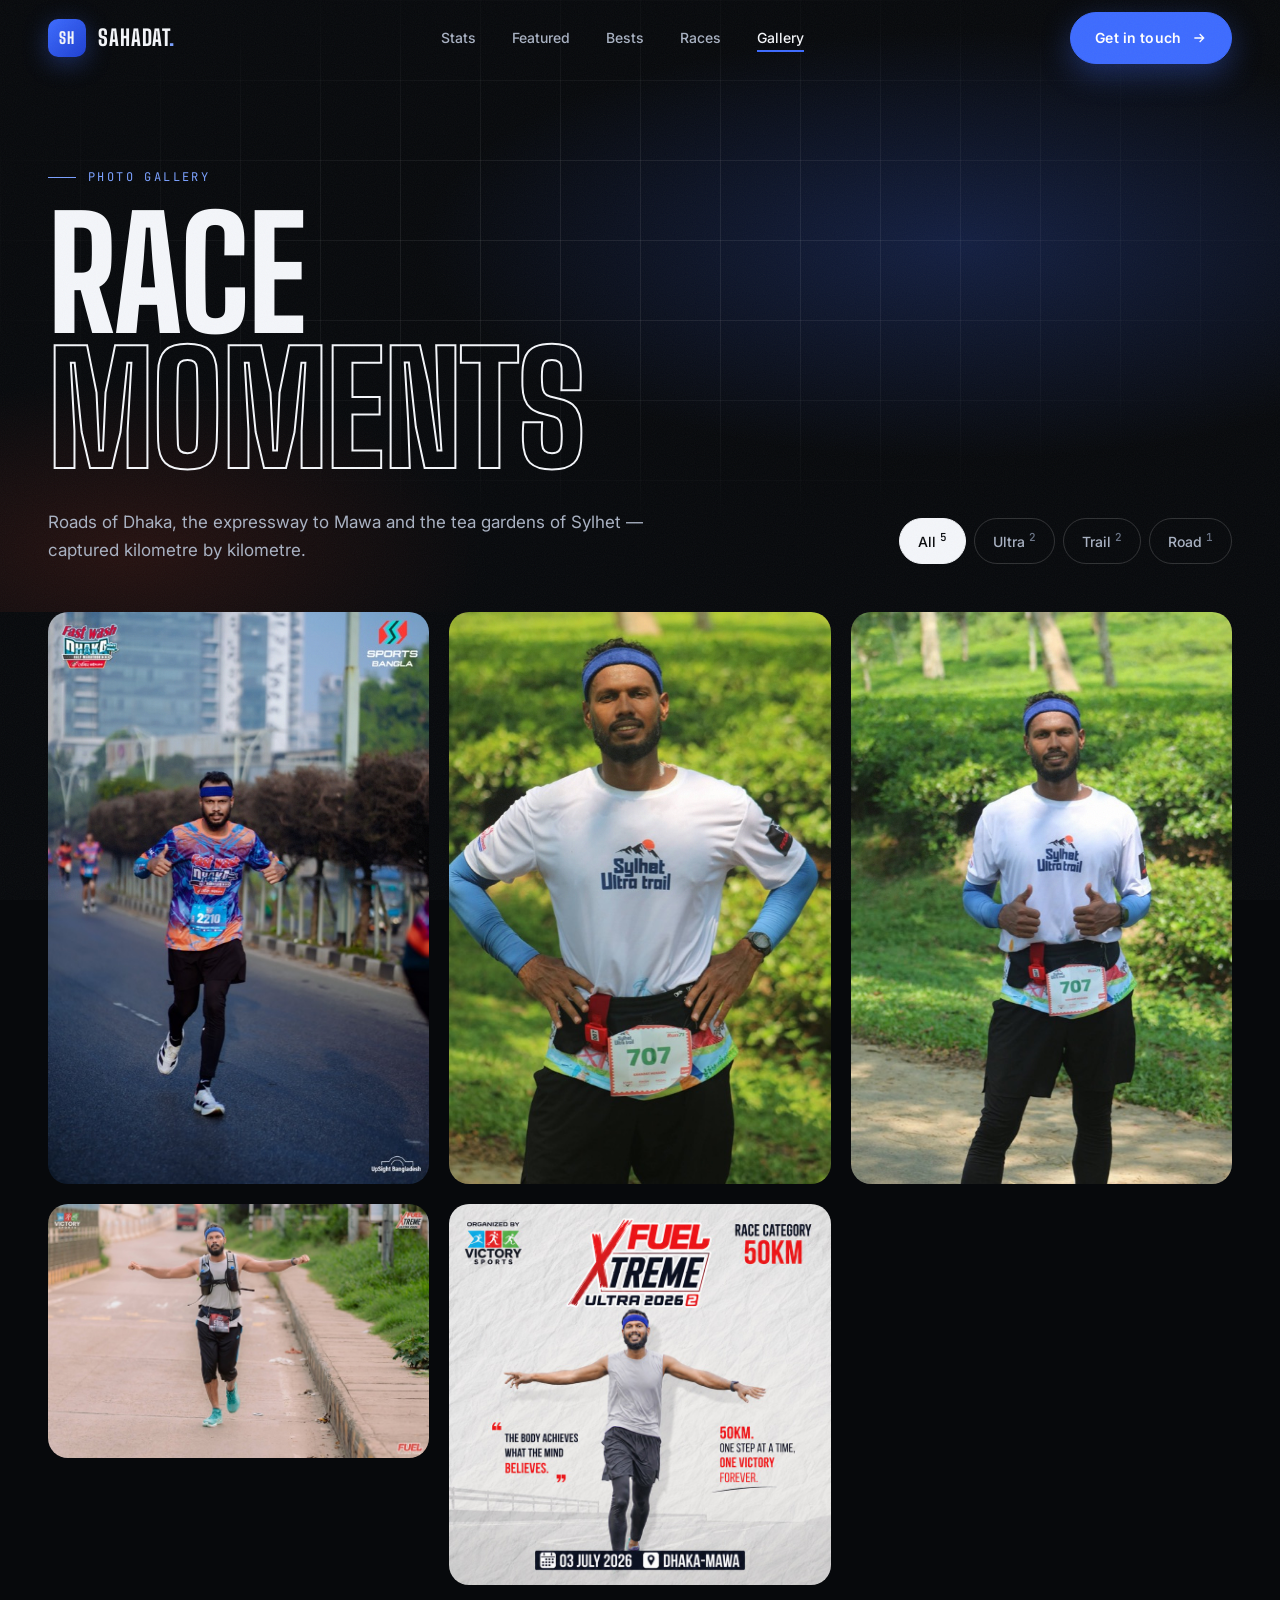
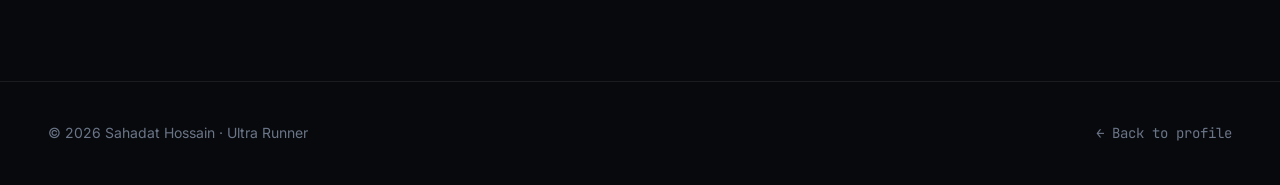
==== gallery.html @ 16cf2c2e "Refactor code structure for improved readability and maintainability" ====
<!DOCTYPE html>
<html lang="en">
<head>
  <meta charset="UTF-8" />
  <meta name="viewport" content="width=device-width, initial-scale=1.0" />
  <title>Gallery — Sahadat Hossain</title>
  <meta name="description" content="Race photo gallery of ultra runner Sahadat Hossain." />
  <meta name="theme-color" content="#07090c" />
  <link rel="preconnect" href="https://fonts.googleapis.com" />
  <link rel="preconnect" href="https://fonts.gstatic.com" crossorigin />
  <link href="https://fonts.googleapis.com/css2?family=Big+Shoulders+Display:wght@700;800;900&family=Inter:wght@400;500;600&family=JetBrains+Mono:wght@400;500;600&display=swap" rel="stylesheet" />
  <link rel="stylesheet" href="style.css" />
</head>
<body>

  <header class="nav" id="nav">
    <div class="container nav__inner">
      <a href="index.html" class="brand" aria-label="Home">
        <span class="brand__mark">SH</span>
        <span>Sahadat<span style="color:var(--blue-2)">.</span></span>
      </a>
      <ul class="nav__links">
        <li><a href="index.html#stats">Stats</a></li>
        <li><a href="index.html#featured">Featured</a></li>
        <li><a href="index.html#bests">Bests</a></li>
        <li><a href="index.html#races">Races</a></li>
        <li><a href="gallery.html" class="is-active">Gallery</a></li>
      </ul>
      <a href="index.html#contact" class="btn btn--primary">Get in touch
        <svg viewBox="0 0 24 24" fill="none" stroke="currentColor" stroke-width="2"><path d="M5 12h14M13 6l6 6-6 6"/></svg>
      </a>
      <button class="nav__toggle" aria-label="Menu" aria-expanded="false"><span></span><span></span></button>
    </div>
  </header>

  <main>
    <section class="page-hero">
      <div class="hero__bg"></div>
      <div class="hero__grid-lines"></div>
      <div class="container">
        <span class="eyebrow">Photo gallery</span>
        <h1 class="display hero__title" style="font-size:clamp(4rem,12vw,12rem)">
          <span class="line"><span>Race</span></span>
          <span class="line"><span class="outline">Moments</span></span>
        </h1>
        <div class="page-hero__row">
          <p class="lead" style="margin:0">Roads of Dhaka, the expressway to Mawa and the tea gardens of Sylhet — captured kilometre by kilometre.</p>
          <div class="filters" id="filters" role="tablist" aria-label="Filter photos">
            <button class="filter is-active" data-filter="all" role="tab">All<sup>5</sup></button>
            <button class="filter" data-filter="ultra" role="tab">Ultra<sup>2</sup></button>
            <button class="filter" data-filter="trail" role="tab">Trail<sup>2</sup></button>
            <button class="filter" data-filter="road" role="tab">Road<sup>1</sup></button>
          </div>
        </div>
      </div>
    </section>

    <section class="container">
      <div class="masonry" id="masonry">
        <button class="shot reveal" data-cat="road"
                data-full="assets/img/00001-1800.jpg"
                data-title="Fast Wash Dhaka Half Marathon"
                data-meta="21.1 km · Road · Bib 2210">
          <img src="assets/img/00001-800.jpg" width="800" height="1200" loading="lazy" alt="Thumbs up during the Dhaka Half Marathon" />
          <span class="shot__zoom"><svg viewBox="0 0 24 24" fill="none" stroke="currentColor" stroke-width="2"><path d="M15 3h6v6M9 21H3v-6M21 3l-7 7M3 21l7-7"/></svg></span>
          <span class="shot__info"><span class="label">Road · 21.1K</span><strong>Dhaka Half Marathon</strong></span>
        </button>

        <button class="shot reveal" data-delay="1" data-cat="ultra"
                data-full="assets/img/00003-1800.jpg"
                data-title="Fuel Xtreme Ultra 2026"
                data-meta="50 km · Dhaka–Mawa · Bib 5008">
          <img src="assets/img/00003-800.jpg" width="800" height="533" loading="lazy" alt="Arms wide open on the Dhaka–Mawa road" />
          <span class="shot__zoom"><svg viewBox="0 0 24 24" fill="none" stroke="currentColor" stroke-width="2"><path d="M15 3h6v6M9 21H3v-6M21 3l-7 7M3 21l7-7"/></svg></span>
          <span class="shot__info"><span class="label">Ultra · 50K</span><strong>Fuel Xtreme Ultra</strong></span>
        </button>

        <button class="shot reveal" data-delay="2" data-cat="trail"
                data-full="assets/img/00005-1800.jpg"
                data-title="Sylhet Ultra Trail"
                data-meta="Trail ultra · Tea gardens · Bib 707">
          <img src="assets/img/00005-800.jpg" width="800" height="1200" loading="lazy" alt="Hands on hips at the Sylhet Ultra Trail" />
          <span class="shot__zoom"><svg viewBox="0 0 24 24" fill="none" stroke="currentColor" stroke-width="2"><path d="M15 3h6v6M9 21H3v-6M21 3l-7 7M3 21l7-7"/></svg></span>
          <span class="shot__info"><span class="label">Trail</span><strong>Sylhet Ultra Trail</strong></span>
        </button>

        <button class="shot reveal" data-cat="ultra"
                data-full="assets/img/00002-1800.jpg"
                data-title="Fuel Xtreme Ultra — Race Poster"
                data-meta="Race category 50 km · 03 July 2026">
          <img src="assets/img/00002-800.jpg" width="800" height="800" loading="lazy" alt="Fuel Xtreme Ultra 2026 race poster" />
          <span class="shot__zoom"><svg viewBox="0 0 24 24" fill="none" stroke="currentColor" stroke-width="2"><path d="M15 3h6v6M9 21H3v-6M21 3l-7 7M3 21l7-7"/></svg></span>
          <span class="shot__info"><span class="label">Ultra · Poster</span><strong>50KM. One victory forever.</strong></span>
        </button>

        <button class="shot reveal" data-delay="1" data-cat="trail"
                data-full="assets/img/00004-1800.jpg"
                data-title="Sylhet Ultra Trail"
                data-meta="Trail ultra · Thumbs up between the tea bushes">
          <img src="assets/img/00004-800.jpg" width="800" height="1200" loading="lazy" alt="Thumbs up at the Sylhet Ultra Trail" />
          <span class="shot__zoom"><svg viewBox="0 0 24 24" fill="none" stroke="currentColor" stroke-width="2"><path d="M15 3h6v6M9 21H3v-6M21 3l-7 7M3 21l7-7"/></svg></span>
          <span class="shot__info"><span class="label">Trail</span><strong>Tea-garden miles</strong></span>
        </button>
      </div>
    </section>
  </main>

  <footer class="footer">
    <div class="container">
      <span>© 2026 Sahadat Hossain · Ultra Runner</span>
      <a href="index.html" class="mono">← Back to profile</a>
    </div>
  </footer>

  <div class="lightbox" id="lightbox" role="dialog" aria-modal="true" aria-label="Photo viewer">
    <div class="lightbox__bar">
      <span class="label" id="lbCount">01 / 05</span>
      <button class="icon-btn" id="lbClose" aria-label="Close">
        <svg viewBox="0 0 24 24" fill="none" stroke="currentColor" stroke-width="2"><path d="M6 6l12 12M18 6L6 18"/></svg>
      </button>
    </div>
    <div class="lightbox__stage">
      <button class="icon-btn lightbox__prev" id="lbPrev" aria-label="Previous photo">
        <svg viewBox="0 0 24 24" fill="none" stroke="currentColor" stroke-width="2"><path d="M15 6l-6 6 6 6"/></svg>
      </button>
      <img id="lbImg" src="" alt="" />
      <button class="icon-btn lightbox__next" id="lbNext" aria-label="Next photo">
        <svg viewBox="0 0 24 24" fill="none" stroke="currentColor" stroke-width="2"><path d="M9 6l6 6-6 6"/></svg>
      </button>
    </div>
    <div class="lightbox__caption">
      <strong id="lbTitle"></strong>
      <span class="label" id="lbMeta"></span>
    </div>
  </div>

  <script src="app.js"></script>
</body>
</html>
---- style.css ----
/* =========================================================
   Sahadat Hossain — Ultra Running Profile
   Design tokens
   ========================================================= */
:root {
  --bg: #07090c;
  --bg-2: #0d1117;
  --surface: #11161e;
  --surface-2: #161d27;
  --line: rgba(255, 255, 255, 0.08);
  --line-strong: rgba(255, 255, 255, 0.16);

  --text: #f4f6fa;
  --text-2: #a9b2c3;
  --text-3: #6b7588;

  --blue: #3d6bff;
  --blue-2: #7aa0ff;
  --blue-glow: rgba(61, 107, 255, 0.35);
  --fire: #ff4d2e;
  --fire-2: #ff8a3d;
  --lime: #c6f432;

  --font-display: "Big Shoulders Display", "Impact", sans-serif;
  --font-body: "Inter", system-ui, -apple-system, sans-serif;
  --font-mono: "JetBrains Mono", ui-monospace, monospace;

  /* Type scale */
  --fs-hero: clamp(4rem, 11vw, 11rem);
  --fs-h2: clamp(2.5rem, 5.5vw, 5rem);
  --fs-h3: clamp(1.5rem, 2.2vw, 2rem);
  --fs-lead: clamp(1.0625rem, 1.3vw, 1.25rem);
  --fs-body: 1rem;
  --fs-small: 0.875rem;
  --fs-label: 0.75rem;

  --radius: 20px;
  --radius-sm: 12px;
  --container: 1280px;
  --gutter: clamp(1.25rem, 4vw, 3rem);
  --ease: cubic-bezier(0.22, 1, 0.36, 1);
}

*,
*::before,
*::after {
  box-sizing: border-box;
}

html {
  scroll-behavior: smooth;
  -webkit-text-size-adjust: 100%;
}

body {
  margin: 0;
  background: var(--bg);
  color: var(--text);
  font-family: var(--font-body);
  font-size: var(--fs-body);
  line-height: 1.6;
  -webkit-font-smoothing: antialiased;
  overflow-x: hidden;
}

img {
  display: block;
  max-width: 100%;
  height: auto;
}

a {
  color: inherit;
  text-decoration: none;
}

button {
  font: inherit;
  color: inherit;
  cursor: pointer;
}

::selection {
  background: var(--blue);
  color: #fff;
}

.container {
  width: 100%;
  max-width: var(--container);
  margin: 0 auto;
  padding: 0 var(--gutter);
}

/* Subtle film grain over the whole page */
body::after {
  content: "";
  position: fixed;
  inset: 0;
  pointer-events: none;
  z-index: 100;
  opacity: 0.05;
  background-image: url("data:image/svg+xml,%3Csvg xmlns='http://www.w3.org/2000/svg' width='160' height='160'%3E%3Cfilter id='n'%3E%3CfeTurbulence type='fractalNoise' baseFrequency='.9' numOctaves='3' stitchTiles='stitch'/%3E%3C/filter%3E%3Crect width='100%25' height='100%25' filter='url(%23n)'/%3E%3C/svg%3E");
}

/* =========================================================
   Typography helpers
   ========================================================= */
.label {
  font-family: var(--font-mono);
  font-size: var(--fs-label);
  letter-spacing: 0.16em;
  text-transform: uppercase;
  color: var(--text-3);
}

.eyebrow {
  display: inline-flex;
  align-items: center;
  gap: 0.75rem;
  font-family: var(--font-mono);
  font-size: var(--fs-label);
  letter-spacing: 0.2em;
  text-transform: uppercase;
  color: var(--blue-2);
}

.eyebrow::before {
  content: "";
  width: 28px;
  height: 1px;
  background: currentColor;
}

.display {
  font-family: var(--font-display);
  font-weight: 800;
  text-transform: uppercase;
  line-height: 0.88;
  letter-spacing: -0.01em;
  margin: 0;
}

.section-title {
  font-family: var(--font-display);
  font-size: var(--fs-h2);
  font-weight: 800;
  text-transform: uppercase;
  line-height: 0.92;
  margin: 1rem 0 0;
}

.section-title em {
  font-style: normal;
  color: transparent;
  -webkit-text-stroke: 1.5px var(--text);
}

.lead {
  font-size: var(--fs-lead);
  color: var(--text-2);
  max-width: 56ch;
}

.mono {
  font-family: var(--font-mono);
}

/* =========================================================
   Navigation
   ========================================================= */
.nav {
  position: fixed;
  inset: 0 0 auto;
  z-index: 50;
  transition: background 0.4s var(--ease), border-color 0.4s var(--ease), backdrop-filter 0.4s;
  border-bottom: 1px solid transparent;
}

.nav.is-scrolled {
  background: rgba(7, 9, 12, 0.72);
  backdrop-filter: blur(16px) saturate(140%);
  -webkit-backdrop-filter: blur(16px) saturate(140%);
  border-color: var(--line);
}

.nav__inner {
  display: flex;
  align-items: center;
  justify-content: space-between;
  height: 76px;
}

.brand {
  display: flex;
  align-items: center;
  gap: 0.75rem;
  font-family: var(--font-display);
  font-weight: 800;
  font-size: 1.375rem;
  letter-spacing: 0.04em;
  text-transform: uppercase;
}

.brand__mark {
  display: grid;
  place-items: center;
  width: 38px;
  height: 38px;
  border-radius: 10px;
  background: linear-gradient(135deg, var(--blue), #1d3fd1);
  font-size: 1rem;
  box-shadow: 0 6px 24px var(--blue-glow);
}

.nav__links {
  display: flex;
  gap: 2.25rem;
  list-style: none;
  margin: 0;
  padding: 0;
}

.nav__links a {
  position: relative;
  font-size: var(--fs-small);
  font-weight: 500;
  color: var(--text-2);
  transition: color 0.25s;
}

.nav__links a::after {
  content: "";
  position: absolute;
  left: 0;
  bottom: -6px;
  width: 100%;
  height: 2px;
  background: var(--blue);
  transform: scaleX(0);
  transform-origin: right;
  transition: transform 0.4s var(--ease);
}

.nav__links a:hover,
.nav__links a.is-active {
  color: var(--text);
}

.nav__links a:hover::after,
.nav__links a.is-active::after {
  transform: scaleX(1);
  transform-origin: left;
}

.btn {
  display: inline-flex;
  align-items: center;
  gap: 0.625rem;
  padding: 0.875rem 1.5rem;
  border-radius: 999px;
  border: 1px solid var(--line-strong);
  background: transparent;
  font-size: var(--fs-small);
  font-weight: 600;
  letter-spacing: 0.01em;
  transition: transform 0.3s var(--ease), background 0.3s, border-color 0.3s, box-shadow 0.3s;
}

.btn:hover {
  transform: translateY(-2px);
  border-color: var(--text);
}

.btn--primary {
  background: var(--blue);
  border-color: var(--blue);
  color: #fff;
  box-shadow: 0 10px 30px var(--blue-glow);
}

.btn--primary:hover {
  background: #4f7aff;
  border-color: #4f7aff;
  box-shadow: 0 14px 40px var(--blue-glow);
}

.btn svg {
  width: 16px;
  height: 16px;
  transition: transform 0.3s var(--ease);
}

.btn:hover svg {
  transform: translateX(3px);
}

.nav__toggle {
  display: none;
  width: 44px;
  height: 44px;
  border-radius: 12px;
  border: 1px solid var(--line-strong);
  background: transparent;
  position: relative;
}

.nav__toggle span {
  position: absolute;
  left: 12px;
  right: 12px;
  height: 2px;
  background: var(--text);
  transition: transform 0.3s var(--ease), opacity 0.2s;
}

.nav__toggle span:nth-child(1) { top: 16px; }
.nav__toggle span:nth-child(2) { top: 26px; }

.nav.is-open .nav__toggle span:nth-child(1) { transform: translateY(5px) rotate(45deg); }
.nav.is-open .nav__toggle span:nth-child(2) { transform: translateY(-5px) rotate(-45deg); }

/* =========================================================
   Hero
   ========================================================= */
.hero {
  position: relative;
  min-height: 100vh;
  min-height: 100svh;
  padding: 140px 0 72px;
  display: flex;
  align-items: center;
  overflow: hidden;
}

.hero__bg {
  position: absolute;
  inset: 0;
  z-index: -1;
  background:
    radial-gradient(60% 50% at 75% 40%, rgba(61, 107, 255, 0.22), transparent 70%),
    radial-gradient(40% 40% at 10% 90%, rgba(255, 77, 46, 0.12), transparent 70%),
    var(--bg);
}

.hero__grid-lines {
  position: absolute;
  inset: 0;
  z-index: -1;
  background-image:
    linear-gradient(var(--line) 1px, transparent 1px),
    linear-gradient(90deg, var(--line) 1px, transparent 1px);
  background-size: 80px 80px;
  mask-image: radial-gradient(70% 60% at 50% 40%, #000 20%, transparent 80%);
  -webkit-mask-image: radial-gradient(70% 60% at 50% 40%, #000 20%, transparent 80%);
}

.hero__inner {
  display: grid;
  grid-template-columns: 1.15fr 0.85fr;
  gap: clamp(2rem, 5vw, 5rem);
  align-items: center;
}

.hero__status {
  display: inline-flex;
  align-items: center;
  gap: 0.625rem;
  padding: 0.5rem 1rem 0.5rem 0.75rem;
  border-radius: 999px;
  border: 1px solid var(--line-strong);
  background: rgba(255, 255, 255, 0.03);
  font-size: var(--fs-small);
  color: var(--text-2);
}

.pulse {
  position: relative;
  width: 8px;
  height: 8px;
  border-radius: 50%;
  background: var(--lime);
}

.pulse::after {
  content: "";
  position: absolute;
  inset: 0;
  border-radius: 50%;
  background: var(--lime);
  animation: pulse 1.8s ease-out infinite;
}

@keyframes pulse {
  to { transform: scale(3); opacity: 0; }
}

.hero__title {
  font-size: var(--fs-hero);
  margin-top: 1.75rem;
}

.hero__title .line {
  display: block;
  overflow: hidden;
}

.hero__title .line > span {
  display: inline-block;
  transform: translateY(105%);
  animation: rise 1.1s var(--ease) forwards;
}

.hero__title .line:nth-child(2) > span { animation-delay: 0.12s; }

.hero__title .outline {
  color: transparent;
  -webkit-text-stroke: 2px var(--text);
}

@keyframes rise {
  to { transform: translateY(0); }
}

.hero__meta {
  display: flex;
  flex-wrap: wrap;
  gap: 0.5rem 1.5rem;
  margin: 1.75rem 0 0;
  color: var(--text-2);
  font-size: var(--fs-small);
}

.hero__meta span {
  display: inline-flex;
  align-items: center;
  gap: 0.5rem;
}

.hero__meta svg {
  width: 16px;
  height: 16px;
  color: var(--blue-2);
}

.hero__quote {
  margin: 2rem 0 0;
  padding-left: 1.25rem;
  border-left: 2px solid var(--fire);
  font-size: var(--fs-lead);
  color: var(--text-2);
  max-width: 44ch;
}

.hero__quote strong {
  color: var(--text);
  font-weight: 600;
}

.hero__cta {
  display: flex;
  flex-wrap: wrap;
  gap: 0.875rem;
  margin-top: 2.25rem;
}

.hero__visual {
  position: relative;
  justify-self: end;
  width: 100%;
  max-width: 480px;
}

.hero__photo {
  position: relative;
  aspect-ratio: 4 / 5;
  border-radius: 28px;
  overflow: hidden;
  background: var(--surface);
  box-shadow: 0 40px 120px -20px rgba(61, 107, 255, 0.45);
  animation: photoIn 1.4s var(--ease) both 0.2s;
}

.hero__photo img {
  width: 100%;
  height: 100%;
  object-fit: cover;
  object-position: center 20%;
  transform: scale(1.08);
  animation: zoomOut 2s var(--ease) forwards 0.2s;
}

.hero__photo::after {
  content: "";
  position: absolute;
  inset: 0;
  background: linear-gradient(180deg, transparent 55%, rgba(7, 9, 12, 0.85));
}

@keyframes photoIn {
  from { opacity: 0; transform: translateY(40px); clip-path: inset(100% 0 0 0 round 28px); }
  to { opacity: 1; transform: none; clip-path: inset(0 0 0 0 round 28px); }
}

@keyframes zoomOut {
  to { transform: scale(1); }
}

.hero__photo-caption {
  position: absolute;
  left: 1.5rem;
  right: 1.5rem;
  bottom: 1.25rem;
  z-index: 2;
  display: flex;
  justify-content: space-between;
  align-items: flex-end;
}

.hero__photo-caption strong {
  display: block;
  font-family: var(--font-display);
  font-size: 1.75rem;
  text-transform: uppercase;
  line-height: 1;
}

.chip {
  position: absolute;
  z-index: 3;
  display: flex;
  align-items: center;
  gap: 0.75rem;
  padding: 0.75rem 1rem;
  border-radius: 16px;
  background: rgba(17, 22, 30, 0.78);
  border: 1px solid var(--line-strong);
  backdrop-filter: blur(14px);
  -webkit-backdrop-filter: blur(14px);
  box-shadow: 0 20px 40px rgba(0, 0, 0, 0.4);
  animation: float 6s ease-in-out infinite;
}

.chip__icon {
  display: grid;
  place-items: center;
  width: 38px;
  height: 38px;
  border-radius: 10px;
  background: rgba(61, 107, 255, 0.18);
  color: var(--blue-2);
}

.chip__icon svg { width: 20px; height: 20px; }

.chip--fire .chip__icon {
  background: rgba(255, 77, 46, 0.16);
  color: var(--fire-2);
}

.chip strong {
  display: block;
  font-family: var(--font-mono);
  font-size: 1.0625rem;
  line-height: 1.2;
}

.chip small {
  font-size: 0.75rem;
  color: var(--text-3);
}

.chip--a { top: 12%; left: -14%; }
.chip--b { bottom: 22%; right: -10%; animation-delay: -3s; }

@keyframes float {
  0%, 100% { transform: translateY(0); }
  50% { transform: translateY(-12px); }
}

/* Hero stats strip */
.stats-strip {
  display: grid;
  grid-template-columns: repeat(5, 1fr);
  margin-top: clamp(3rem, 6vw, 5rem);
  border-top: 1px solid var(--line);
}

.stat {
  padding: 1.75rem 1.5rem 0 0;
}

.stat + .stat {
  padding-left: 1.5rem;
  border-left: 1px solid var(--line);
}

.stat__value {
  font-family: var(--font-display);
  font-size: clamp(2.5rem, 4.5vw, 4rem);
  font-weight: 800;
  line-height: 1;
}

.stat__value sup {
  font-family: var(--font-mono);
  font-size: 0.875rem;
  font-weight: 500;
  color: var(--blue-2);
  margin-left: 0.25rem;
  vertical-align: top;
  position: relative;
  top: 0.5em;
}

.stat .label {
  display: block;
  margin-top: 0.5rem;
}

/* =========================================================
   Marquee
   ========================================================= */
.marquee {
  position: relative;
  padding: 1.5rem 0;
  border-block: 1px solid var(--line);
  background: var(--blue);
  transform: rotate(-1.5deg) scale(1.02);
  overflow: hidden;
}

.marquee__track {
  display: flex;
  width: max-content;
  animation: marquee 40s linear infinite;
}

.marquee__item {
  display: flex;
  align-items: center;
  gap: 2rem;
  padding-right: 2rem;
  font-family: var(--font-display);
  font-size: clamp(1.75rem, 3vw, 2.75rem);
  font-weight: 800;
  text-transform: uppercase;
  white-space: nowrap;
}

.marquee__item::after {
  content: "✦";
  font-size: 0.6em;
  color: rgba(255, 255, 255, 0.6);
}

@keyframes marquee {
  to { transform: translateX(-50%); }
}

/* =========================================================
   Sections
   ========================================================= */
.section {
  padding: clamp(5rem, 10vw, 9rem) 0;
  position: relative;
}

.section__head {
  display: flex;
  justify-content: space-between;
  align-items: flex-end;
  gap: 2rem;
  margin-bottom: clamp(2.5rem, 5vw, 4rem);
}

.section__head .lead {
  margin: 0;
  max-width: 42ch;
}

/* =========================================================
   Dashboard (bento)
   ========================================================= */
.bento {
  display: grid;
  grid-template-columns: repeat(12, 1fr);
  gap: 1.25rem;
}

.card {
  position: relative;
  padding: clamp(1.25rem, 2vw, 1.75rem);
  border-radius: var(--radius);
  background: linear-gradient(180deg, var(--surface-2), var(--surface));
  border: 1px solid var(--line);
  overflow: hidden;
  transition: border-color 0.3s, transform 0.4s var(--ease);
}

.card:hover {
  border-color: var(--line-strong);
}

.card__head {
  display: flex;
  justify-content: space-between;
  align-items: flex-start;
  gap: 1rem;
  margin-bottom: 1.5rem;
}

.card__title {
  margin: 0.375rem 0 0;
  font-size: 1.125rem;
  font-weight: 600;
}

.card__big {
  font-family: var(--font-display);
  font-size: 2.5rem;
  font-weight: 800;
  line-height: 1;
}

.card__big small {
  font-family: var(--font-mono);
  font-size: 0.8125rem;
  font-weight: 500;
  color: var(--text-3);
  margin-left: 0.25rem;
}

.trend {
  display: inline-flex;
  align-items: center;
  gap: 0.25rem;
  margin-top: 0.375rem;
  font-family: var(--font-mono);
  font-size: 0.75rem;
  color: var(--lime);
}

.span-8 { grid-column: span 8; }
.span-6 { grid-column: span 6; }
.span-4 { grid-column: span 4; }
.span-12 { grid-column: span 12; }

/* Chart shared */
.chart {
  width: 100%;
  height: auto;
  overflow: visible;
}

.chart text {
  font-family: var(--font-mono);
  font-size: 11px;
  fill: var(--text-3);
}

.chart .grid line {
  stroke: var(--line);
  stroke-dasharray: 3 5;
}

.chart .bar {
  fill: url(#barGrad);
  transform-box: fill-box;
  transform-origin: bottom;
  transform: scaleY(0);
  transition: transform 1s var(--ease), fill 0.2s;
}

.chart .bar.is-peak {
  fill: url(#barGradFire);
}

.is-visible .chart .bar {
  transform: scaleY(1);
}

.chart .bar-hit:hover + .bar,
.chart .bar:hover {
  filter: brightness(1.25);
}

.chart .line-path {
  fill: none;
  stroke-width: 2.5;
  stroke-linecap: round;
  stroke-linejoin: round;
  transition: stroke-dashoffset 2s var(--ease);
}

.chart .area-path {
  opacity: 0;
  transition: opacity 1.2s ease 0.6s;
}

.is-visible .chart .area-path {
  opacity: 1;
}

.chart .dot {
  fill: var(--bg);
  stroke-width: 2.5;
  opacity: 0;
  transition: opacity 0.4s ease;
}

.is-visible .chart .dot {
  opacity: 1;
}

/* Tooltip */
.tooltip {
  position: fixed;
  z-index: 60;
  pointer-events: none;
  padding: 0.5rem 0.75rem;
  border-radius: 10px;
  background: #fff;
  color: #0b0d10;
  font-family: var(--font-mono);
  font-size: 0.75rem;
  font-weight: 600;
  white-space: nowrap;
  transform: translate(-50%, calc(-100% - 12px));
  opacity: 0;
  transition: opacity 0.15s;
  box-shadow: 0 10px 30px rgba(0, 0, 0, 0.4);
}

.tooltip.is-on {
  opacity: 1;
}

.tooltip span {
  color: #6b7588;
  font-weight: 500;
}

/* Goal ring */
.ring-wrap {
  position: relative;
  display: grid;
  place-items: center;
  margin: 0.5rem auto 0;
  max-width: 240px;
}

.ring {
  width: 100%;
  transform: rotate(-90deg);
}

.ring circle {
  fill: none;
  stroke-width: 14;
}

.ring .track {
  stroke: rgba(255, 255, 255, 0.06);
}

.ring .progress {
  stroke: url(#ringGrad);
  stroke-linecap: round;
  transition: stroke-dashoffset 2.2s var(--ease);
}

.ring-center {
  position: absolute;
  inset: 0;
  display: grid;
  place-content: center;
  text-align: center;
}

.ring-center strong {
  font-family: var(--font-display);
  font-size: 3.25rem;
  line-height: 1;
}

.ring-legend {
  display: flex;
  justify-content: space-between;
  margin-top: 1.25rem;
  padding-top: 1.25rem;
  border-top: 1px solid var(--line);
}

.ring-legend div strong {
  display: block;
  font-family: var(--font-mono);
  font-size: 1rem;
}

/* Donut */
.donut-wrap {
  display: grid;
  grid-template-columns: 160px 1fr;
  gap: 1.5rem;
  align-items: center;
}

.donut {
  width: 100%;
  transform: rotate(-90deg);
}

.donut circle {
  fill: none;
  stroke-width: 22;
  transition: stroke-dasharray 1.6s var(--ease), stroke-width 0.3s;
}

.donut circle:hover {
  stroke-width: 26;
}

.legend {
  list-style: none;
  margin: 0;
  padding: 0;
  display: grid;
  gap: 0.875rem;
}

.legend li {
  display: grid;
  grid-template-columns: 10px 1fr auto;
  gap: 0.75rem;
  align-items: center;
  font-size: var(--fs-small);
  color: var(--text-2);
}

.legend i {
  width: 10px;
  height: 10px;
  border-radius: 3px;
}

.legend b {
  font-family: var(--font-mono);
  font-weight: 500;
  color: var(--text);
}

/* HR zones */
.zones {
  display: grid;
  gap: 1rem;
}

.zone__row {
  display: grid;
  grid-template-columns: 44px 1fr 48px;
  gap: 0.875rem;
  align-items: center;
  font-size: var(--fs-small);
}

.zone__row .mono {
  font-size: 0.75rem;
  color: var(--text-3);
}

.zone__row .mono:last-child {
  color: var(--text);
  text-align: right;
}

.zone__bar {
  height: 10px;
  border-radius: 99px;
  background: rgba(255, 255, 255, 0.05);
  overflow: hidden;
}

.zone__bar span {
  display: block;
  height: 100%;
  width: 0;
  border-radius: inherit;
  transition: width 1.4s var(--ease);
}

/* Heatmap */
.heatmap {
  display: grid;
  grid-template-rows: repeat(7, 1fr);
  grid-auto-flow: column;
  grid-auto-columns: 1fr;
  gap: 4px;
}

.heatmap span {
  aspect-ratio: 1;
  border-radius: 3px;
  background: rgba(255, 255, 255, 0.05);
  opacity: 0;
  transform: scale(0.4);
  transition: opacity 0.4s ease, transform 0.5s var(--ease);
}

.is-visible .heatmap span {
  opacity: 1;
  transform: scale(1);
}

.heatmap span[data-l="1"] { background: rgba(61, 107, 255, 0.28); }
.heatmap span[data-l="2"] { background: rgba(61, 107, 255, 0.5); }
.heatmap span[data-l="3"] { background: rgba(61, 107, 255, 0.78); }
.heatmap span[data-l="4"] { background: var(--blue-2); }
.heatmap span[data-l="5"] { background: var(--fire); }

.heatmap-foot {
  display: flex;
  justify-content: space-between;
  align-items: center;
  margin-top: 1rem;
  flex-wrap: wrap;
  gap: 1rem;
}

.heatmap-months {
  display: flex;
  justify-content: space-between;
  margin-bottom: 0.625rem;
}

.heat-scale {
  display: flex;
  align-items: center;
  gap: 4px;
}

.heat-scale i {
  width: 12px;
  height: 12px;
  border-radius: 3px;
}

/* =========================================================
   Featured race
   ========================================================= */
.feature {
  display: grid;
  grid-template-columns: 1fr 1fr;
  gap: 1.25rem;
}

.feature__media {
  position: relative;
  min-height: 520px;
  border-radius: var(--radius);
  overflow: hidden;
}

.feature__media img {
  position: absolute;
  inset: 0;
  width: 100%;
  height: 100%;
  object-fit: cover;
  transition: transform 1.2s var(--ease);
}

.feature__media:hover img {
  transform: scale(1.04);
}

.feature__media::after {
  content: "";
  position: absolute;
  inset: 0;
  background: linear-gradient(200deg, transparent 35%, rgba(7, 9, 12, 0.92));
}

.feature__overlay {
  position: absolute;
  left: 0;
  right: 0;
  bottom: 0;
  z-index: 2;
  padding: clamp(1.5rem, 3vw, 2.5rem);
}

.feature__overlay .display {
  font-size: clamp(2.75rem, 5vw, 4.5rem);
  margin-top: 0.75rem;
}

.tag {
  display: inline-flex;
  align-items: center;
  gap: 0.375rem;
  padding: 0.375rem 0.75rem;
  border-radius: 999px;
  background: var(--fire);
  font-family: var(--font-mono);
  font-size: 0.6875rem;
  font-weight: 600;
  letter-spacing: 0.12em;
  text-transform: uppercase;
}

.tag--ghost {
  background: rgba(255, 255, 255, 0.1);
  backdrop-filter: blur(8px);
}

.feature__facts {
  display: grid;
  grid-template-columns: repeat(4, 1fr);
  gap: 1rem;
  margin-top: 1.5rem;
  padding-top: 1.5rem;
  border-top: 1px solid var(--line-strong);
}

.feature__facts strong {
  display: block;
  font-family: var(--font-mono);
  font-size: 1.125rem;
}

.feature__side {
  display: grid;
  gap: 1.25rem;
  grid-template-rows: auto 1fr;
}

/* =========================================================
   Personal bests
   ========================================================= */
.pbs {
  display: grid;
  grid-template-columns: repeat(5, 1fr);
  gap: 1.25rem;
}

.pb {
  position: relative;
  padding: 1.75rem 1.5rem;
  border-radius: var(--radius);
  background: var(--surface);
  border: 1px solid var(--line);
  overflow: hidden;
  transition: transform 0.5s var(--ease), border-color 0.3s, background 0.3s;
}

.pb::before {
  content: "";
  position: absolute;
  inset: auto -30% -60% -30%;
  height: 120%;
  background: radial-gradient(closest-side, var(--blue-glow), transparent);
  opacity: 0;
  transition: opacity 0.5s;
}

.pb:hover {
  transform: translateY(-6px);
  border-color: rgba(61, 107, 255, 0.5);
}

.pb:hover::before {
  opacity: 1;
}

.pb--ultra {
  background: linear-gradient(160deg, #1b2a6b, #0f1730 60%);
  border-color: rgba(61, 107, 255, 0.45);
}

.pb > * {
  position: relative;
}

.pb__dist {
  font-family: var(--font-display);
  font-size: 3.5rem;
  font-weight: 800;
  line-height: 1;
  text-transform: uppercase;
}

.pb__time {
  display: block;
  margin-top: 2.5rem;
  font-family: var(--font-mono);
  font-size: 1.375rem;
  font-weight: 600;
}

.pb__race {
  display: block;
  margin-top: 0.25rem;
  font-size: 0.8125rem;
  color: var(--text-3);
}

/* =========================================================
   Timeline
   ========================================================= */
.timeline {
  position: relative;
  list-style: none;
  margin: 0;
  padding: 0;
}

.timeline::before {
  content: "";
  position: absolute;
  top: 0;
  bottom: 0;
  left: 160px;
  width: 1px;
  background: var(--line-strong);
}

.timeline__progress {
  position: absolute;
  top: 0;
  left: 160px;
  width: 1px;
  height: 0;
  background: linear-gradient(var(--blue), var(--fire));
  box-shadow: 0 0 12px var(--blue);
  transition: height 0.1s linear;
}

.tl {
  position: relative;
  display: grid;
  grid-template-columns: 160px 1fr auto;
  gap: 0 3rem;
  align-items: center;
  padding: 1.75rem 0;
  border-bottom: 1px solid var(--line);
  transition: background 0.3s;
}

.tl:hover {
  background: linear-gradient(90deg, transparent, rgba(61, 107, 255, 0.06), transparent);
}

.tl::before {
  content: "";
  position: absolute;
  left: 154px;
  top: 50%;
  width: 13px;
  height: 13px;
  border-radius: 50%;
  background: var(--bg);
  border: 2px solid var(--line-strong);
  transform: translateY(-50%);
  transition: border-color 0.3s, background 0.3s, box-shadow 0.3s;
}

.tl:hover::before,
.tl--ultra::before {
  border-color: var(--blue);
  background: var(--blue);
  box-shadow: 0 0 0 5px rgba(61, 107, 255, 0.18);
}

.tl__date {
  font-family: var(--font-mono);
  font-size: var(--fs-small);
  color: var(--text-3);
}

.tl__name {
  font-family: var(--font-display);
  font-size: clamp(1.5rem, 2.4vw, 2.125rem);
  font-weight: 700;
  text-transform: uppercase;
  line-height: 1.05;
}

.tl__sub {
  display: block;
  margin-top: 0.25rem;
  font-size: var(--fs-small);
  color: var(--text-2);
}

.tl__result {
  text-align: right;
}

.tl__result strong {
  display: block;
  font-family: var(--font-mono);
  font-size: 1.125rem;
}

/* =========================================================
   Gallery teaser
   ========================================================= */
.teaser {
  display: grid;
  grid-template-columns: 1.3fr 1fr 1fr;
  grid-template-rows: 280px 280px;
  gap: 1.25rem;
}

.teaser a {
  position: relative;
  border-radius: var(--radius);
  overflow: hidden;
  background: var(--surface);
}

.teaser a:first-child {
  grid-row: span 2;
}

.teaser img {
  width: 100%;
  height: 100%;
  object-fit: cover;
  transition: transform 1s var(--ease), filter 0.6s;
  filter: grayscale(0.35);
}

.teaser a:hover img {
  transform: scale(1.06);
  filter: grayscale(0);
}

.teaser__more {
  display: grid;
  place-content: center;
  text-align: center;
  background: linear-gradient(135deg, var(--blue), #1a36b8) !important;
  transition: filter 0.3s;
}

.teaser__more:hover {
  filter: brightness(1.12);
}

.teaser__more strong {
  font-family: var(--font-display);
  font-size: 3rem;
  line-height: 1;
  text-transform: uppercase;
}

/* =========================================================
   Contact / footer
   ========================================================= */
.cta-block {
  position: relative;
  padding: clamp(3rem, 7vw, 6rem);
  border-radius: 32px;
  background:
    radial-gradient(60% 80% at 100% 0%, rgba(255, 77, 46, 0.35), transparent 60%),
    radial-gradient(60% 80% at 0% 100%, rgba(61, 107, 255, 0.45), transparent 60%),
    var(--surface);
  border: 1px solid var(--line-strong);
  overflow: hidden;
  text-align: center;
}

.cta-block .display {
  font-size: clamp(3rem, 8vw, 7.5rem);
}

.cta-block .lead {
  margin: 1.5rem auto 2.25rem;
}

.socials {
  display: flex;
  justify-content: center;
  flex-wrap: wrap;
  gap: 0.75rem;
}

.footer {
  padding: 2.5rem 0;
  border-top: 1px solid var(--line);
  color: var(--text-3);
  font-size: var(--fs-small);
}

.footer .container {
  display: flex;
  justify-content: space-between;
  gap: 1rem;
  flex-wrap: wrap;
}

/* =========================================================
   Gallery page
   ========================================================= */
.page-hero {
  padding: 160px 0 3rem;
  position: relative;
}

.page-hero .display {
  font-size: clamp(4rem, 12vw, 12rem);
  margin-top: 1.25rem;
}

.page-hero__row {
  display: flex;
  justify-content: space-between;
  align-items: flex-end;
  gap: 2rem;
  flex-wrap: wrap;
  margin-top: 2rem;
}

.filters {
  display: flex;
  flex-wrap: wrap;
  gap: 0.5rem;
}

.filter {
  padding: 0.625rem 1.125rem;
  border-radius: 999px;
  border: 1px solid var(--line-strong);
  background: transparent;
  font-size: var(--fs-small);
  font-weight: 500;
  color: var(--text-2);
  transition: all 0.3s var(--ease);
}

.filter sup {
  font-family: var(--font-mono);
  font-size: 0.6875rem;
  margin-left: 0.25rem;
  color: var(--text-3);
}

.filter:hover {
  color: var(--text);
  border-color: var(--text);
}

.filter.is-active {
  background: var(--text);
  border-color: var(--text);
  color: var(--bg);
}

.filter.is-active sup {
  color: var(--bg);
}

.masonry {
  columns: 3 340px;
  column-gap: 1.25rem;
  padding-bottom: 6rem;
}

.shot {
  position: relative;
  display: block;
  width: 100%;
  margin: 0 0 1.25rem;
  padding: 0;
  border: 0;
  border-radius: var(--radius);
  overflow: hidden;
  background: var(--surface);
  break-inside: avoid;
  text-align: left;
  transition: opacity 0.5s var(--ease), transform 0.5s var(--ease);
}

.shot.is-hidden {
  display: none;
}

.shot.is-entering {
  opacity: 0;
  transform: translateY(24px) scale(0.98);
}

.shot img {
  width: 100%;
  transition: transform 1s var(--ease);
}

.shot:hover img {
  transform: scale(1.05);
}

.shot__info {
  position: absolute;
  inset: auto 0 0 0;
  padding: 3rem 1.5rem 1.25rem;
  background: linear-gradient(transparent, rgba(7, 9, 12, 0.92));
  transform: translateY(30%);
  opacity: 0;
  transition: transform 0.5s var(--ease), opacity 0.4s;
}

.shot:hover .shot__info,
.shot:focus-visible .shot__info {
  transform: none;
  opacity: 1;
}

.shot__info strong {
  display: block;
  font-family: var(--font-display);
  font-size: 1.625rem;
  text-transform: uppercase;
  line-height: 1.1;
}

.shot__zoom {
  position: absolute;
  top: 1rem;
  right: 1rem;
  display: grid;
  place-items: center;
  width: 42px;
  height: 42px;
  border-radius: 50%;
  background: rgba(255, 255, 255, 0.92);
  color: var(--bg);
  transform: scale(0.6);
  opacity: 0;
  transition: transform 0.4s var(--ease), opacity 0.3s;
}

.shot__zoom svg { width: 18px; height: 18px; }

.shot:hover .shot__zoom {
  transform: scale(1);
  opacity: 1;
}

/* Lightbox */
.lightbox {
  position: fixed;
  inset: 0;
  z-index: 80;
  display: grid;
  grid-template-rows: auto 1fr auto;
  background: rgba(5, 6, 8, 0.96);
  backdrop-filter: blur(10px);
  -webkit-backdrop-filter: blur(10px);
  opacity: 0;
  visibility: hidden;
  transition: opacity 0.4s var(--ease), visibility 0.4s;
}

.lightbox.is-open {
  opacity: 1;
  visibility: visible;
}

.lightbox__bar {
  display: flex;
  justify-content: space-between;
  align-items: center;
  padding: 1.25rem var(--gutter);
}

.lightbox__stage {
  position: relative;
  display: grid;
  place-items: center;
  padding: 0 clamp(4rem, 8vw, 7rem);
  min-height: 0;
}

.lightbox__stage img {
  max-width: 100%;
  max-height: calc(100vh - 220px);
  max-height: calc(100svh - 220px);
  width: auto;
  border-radius: 14px;
  box-shadow: 0 30px 100px rgba(0, 0, 0, 0.6);
  transition: opacity 0.35s ease, transform 0.5s var(--ease);
}

.lightbox__stage img.is-swapping {
  opacity: 0;
  transform: scale(0.97);
}

.lightbox__caption {
  padding: 1.25rem var(--gutter) 1.75rem;
  text-align: center;
}

.lightbox__caption strong {
  display: block;
  font-family: var(--font-display);
  font-size: 1.75rem;
  text-transform: uppercase;
}

.icon-btn {
  display: grid;
  place-items: center;
  width: 52px;
  height: 52px;
  border-radius: 50%;
  border: 1px solid var(--line-strong);
  background: rgba(255, 255, 255, 0.04);
  transition: background 0.3s, border-color 0.3s, transform 0.3s var(--ease);
}

.icon-btn:hover {
  background: var(--text);
  color: var(--bg);
  border-color: var(--text);
}

.icon-btn svg { width: 20px; height: 20px; }

.lightbox__prev,
.lightbox__next {
  position: absolute;
  top: 50%;
  transform: translateY(-50%);
}

.lightbox__prev { left: var(--gutter); }
.lightbox__next { right: var(--gutter); }

/* =========================================================
   Reveal animations
   ========================================================= */
.reveal {
  opacity: 0;
  transform: translateY(40px);
  transition: opacity 1s var(--ease), transform 1s var(--ease);
}

.reveal.is-visible {
  opacity: 1;
  transform: none;
}

.reveal[data-delay="1"] { transition-delay: 0.1s; }
.reveal[data-delay="2"] { transition-delay: 0.2s; }
.reveal[data-delay="3"] { transition-delay: 0.3s; }
.reveal[data-delay="4"] { transition-delay: 0.4s; }

/* =========================================================
   Responsive
   ========================================================= */
@media (max-width: 1100px) {
  .span-8, .span-4, .span-6 { grid-column: span 12; }
  .feature { grid-template-columns: 1fr; }
  .pbs { grid-template-columns: repeat(3, 1fr); }
  .chip--a { left: -4%; }
  .chip--b { right: -4%; }
}

@media (max-width: 900px) {
  .nav__links,
  .nav .btn {
    display: none;
  }

  .nav__toggle {
    display: block;
  }

  .nav.is-open {
    background: rgba(7, 9, 12, 0.96);
  }

  .nav.is-open .nav__links {
    display: flex;
    flex-direction: column;
    gap: 1.25rem;
    position: absolute;
    top: 76px;
    left: 0;
    right: 0;
    padding: 1.5rem var(--gutter) 2rem;
    background: rgba(7, 9, 12, 0.96);
    border-bottom: 1px solid var(--line);
  }

  .nav.is-open .nav__links a {
    font-size: 1.25rem;
  }

  .hero__inner {
    grid-template-columns: 1fr;
  }

  .hero__visual {
    justify-self: center;
    max-width: 420px;
  }

  .stats-strip {
    grid-template-columns: repeat(2, 1fr);
  }

  .stat,
  .stat + .stat {
    padding: 1.5rem 0 1.5rem 0;
    border-left: 0;
    border-bottom: 1px solid var(--line);
  }

  .stat:nth-child(even) {
    padding-left: 1.5rem;
    border-left: 1px solid var(--line);
  }

  .stat:last-child {
    grid-column: span 2;
  }

  .section__head {
    flex-direction: column;
    align-items: flex-start;
  }

  .teaser {
    grid-template-columns: 1fr 1fr;
    grid-template-rows: 320px 220px 220px;
  }

  .teaser a:first-child {
    grid-column: span 2;
    grid-row: auto;
  }

  .timeline::before,
  .timeline__progress {
    left: 6px;
  }

  .tl {
    grid-template-columns: 1fr auto;
    padding-left: 2.25rem;
    gap: 0.25rem 1.5rem;
  }

  .tl::before {
    left: 0;
  }

  .tl__date {
    grid-column: span 2;
  }
}

@media (max-width: 640px) {
  .pbs { grid-template-columns: repeat(2, 1fr); }
  .pb--ultra { grid-column: span 2; }
  .donut-wrap { grid-template-columns: 1fr; justify-items: center; }
  .donut { max-width: 180px; }
  .legend { width: 100%; }
  .feature__facts { grid-template-columns: repeat(2, 1fr); }
  .feature__media { min-height: 460px; }
  .chip--a { left: 12px; top: -22px; }
  #weeklyChart text { font-size: 22px; }
  #splitsChart text,
  #hrChart text { font-size: 17px; }
  #paceChart text { font-size: 14px; }
  .chip--b { right: 0; }
  .lightbox__stage { padding: 0 1rem; }
  .lightbox__prev, .lightbox__next { top: auto; bottom: -70px; transform: none; }
  .heatmap { gap: 2px; }
}

@media (prefers-reduced-motion: reduce) {
  *,
  *::before,
  *::after {
    animation-duration: 0.01ms !important;
    animation-iteration-count: 1 !important;
    transition-duration: 0.01ms !important;
    scroll-behavior: auto !important;
  }
}
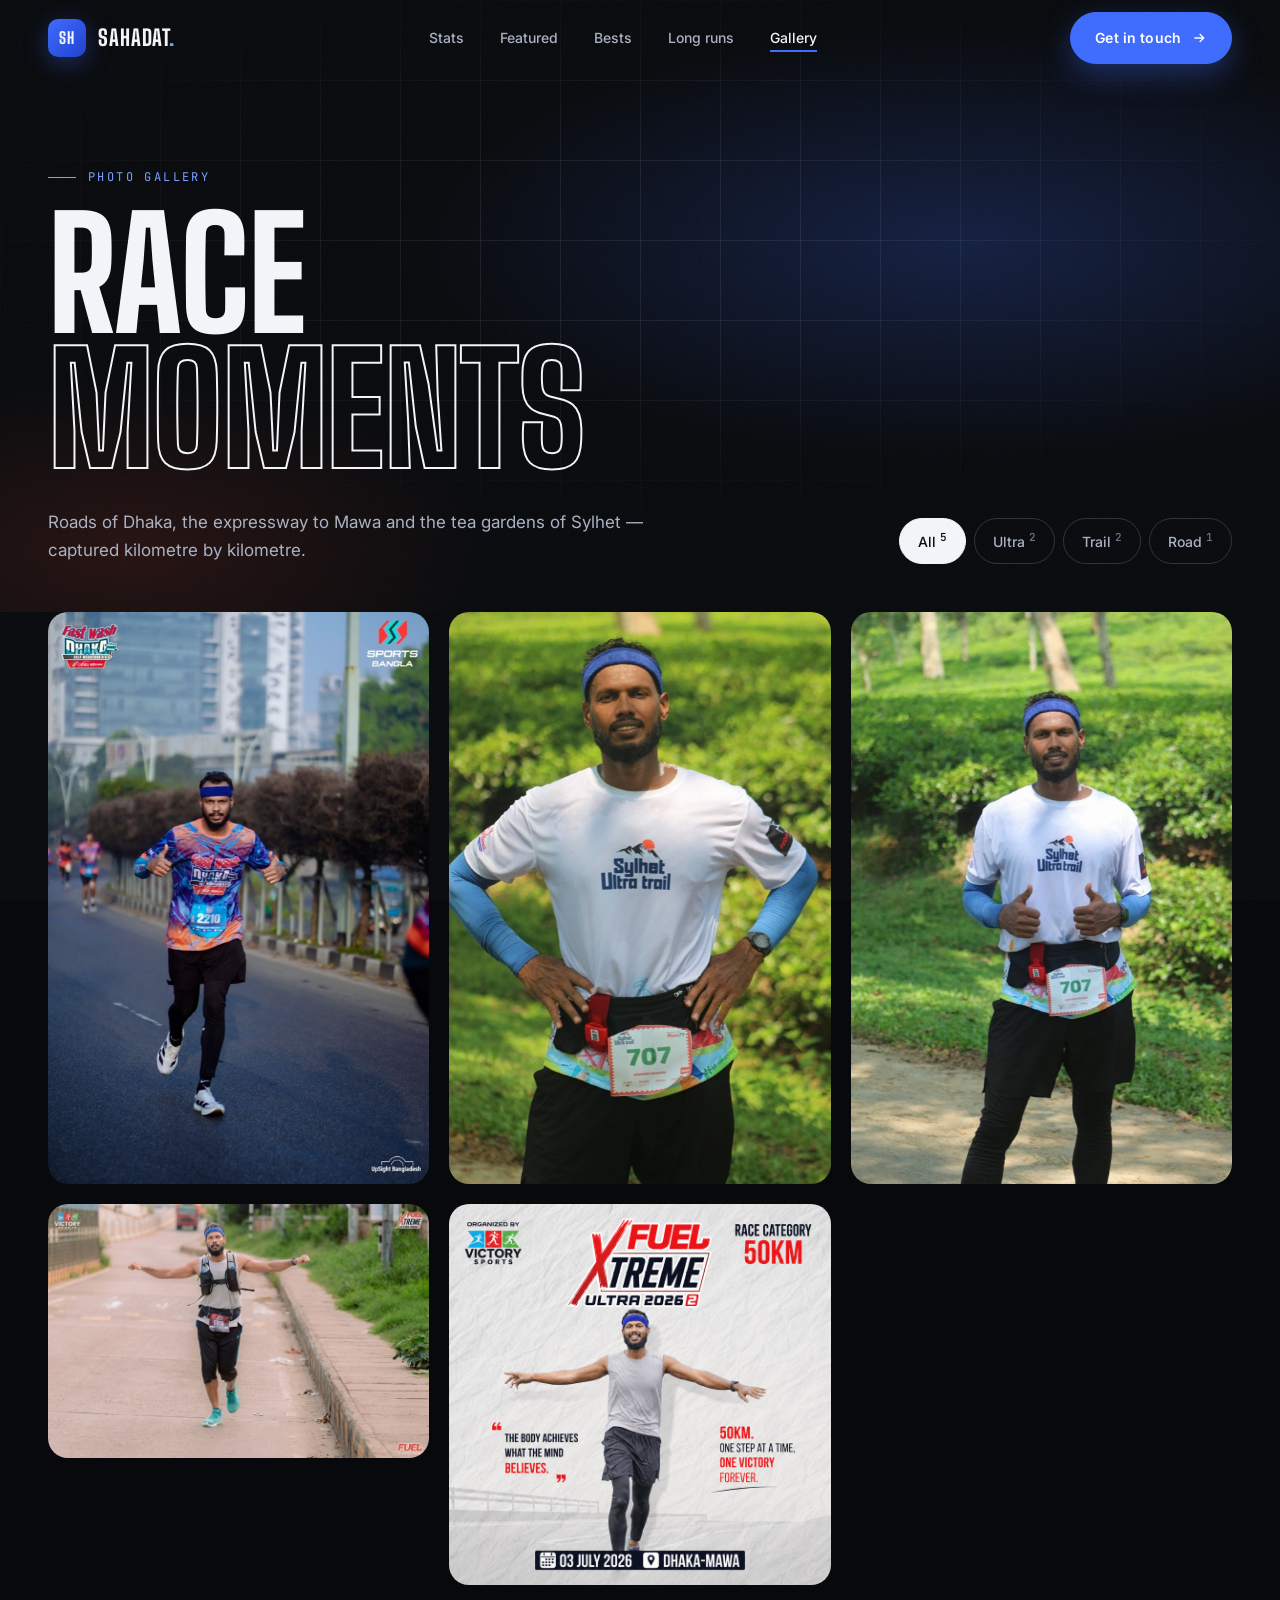
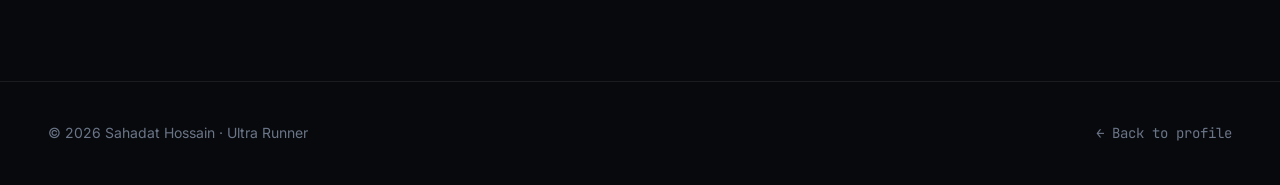
==== commit 3fc18bd3: "Refactor app.js to modularize functionality and improve performance; add data service and statistics" ====
--- a/gallery.html
+++ b/gallery.html
@@ -23,7 +23,7 @@
         <li><a href="index.html#stats">Stats</a></li>
         <li><a href="index.html#featured">Featured</a></li>
         <li><a href="index.html#bests">Bests</a></li>
-        <li><a href="index.html#races">Races</a></li>
+        <li><a href="index.html#races">Long runs</a></li>
         <li><a href="gallery.html" class="is-active">Gallery</a></li>
       </ul>
       <a href="index.html#contact" class="btn btn--primary">Get in touch
@@ -134,6 +134,6 @@
     </div>
   </div>
 
-  <script src="app.js"></script>
+  <script type="module" src="app.js"></script>
 </body>
 </html>
--- a/style.css
+++ b/style.css
@@ -741,6 +741,30 @@
   color: var(--lime);
 }
 
+.trend--muted {
+  color: var(--text-2);
+}
+
+.data-error {
+  position: fixed;
+  left: 50%;
+  bottom: 1.5rem;
+  z-index: 90;
+  width: min(640px, calc(100% - 2rem));
+  transform: translateX(-50%);
+  padding: 1rem 1.25rem;
+  border-radius: var(--radius-sm);
+  background: #2a1210;
+  border: 1px solid rgba(255, 77, 46, 0.5);
+  color: #ffd9d2;
+  font-size: var(--fs-small);
+}
+
+.data-error code {
+  font-family: var(--font-mono);
+  color: #fff;
+}
+
 .span-8 { grid-column: span 8; }
 .span-6 { grid-column: span 6; }
 .span-4 { grid-column: span 4; }
@@ -764,25 +788,36 @@
   stroke-dasharray: 3 5;
 }
 
+.chart text.value {
+  fill: var(--text);
+  font-weight: 600;
+}
+
 .chart .bar {
-  fill: url(#barGrad);
   transform-box: fill-box;
   transform-origin: bottom;
   transform: scaleY(0);
-  transition: transform 1s var(--ease), fill 0.2s;
-}
-
-.chart .bar.is-peak {
-  fill: url(#barGradFire);
+  transition: transform 1s var(--ease);
 }
 
 .is-visible .chart .bar {
   transform: scaleY(1);
 }
 
-.chart .bar-hit:hover + .bar,
-.chart .bar:hover {
-  filter: brightness(1.25);
+.chart .scatter-dot {
+  transform-box: fill-box;
+  transform-origin: center;
+  transform: scale(0);
+  transition: transform 0.6s var(--ease), fill-opacity 0.2s;
+  cursor: pointer;
+}
+
+.is-visible .chart .scatter-dot {
+  transform: scale(1);
+}
+
+.chart .scatter-dot:hover {
+  fill-opacity: 1;
 }
 
 .chart .line-path {
@@ -958,7 +993,7 @@
 
 .zone__row {
   display: grid;
-  grid-template-columns: 44px 1fr 48px;
+  grid-template-columns: 60px 1fr 56px;
   gap: 0.875rem;
   align-items: center;
   font-size: var(--fs-small);
@@ -992,10 +1027,14 @@
 /* Heatmap */
 .heatmap {
   display: grid;
-  grid-template-rows: repeat(7, 1fr);
+  grid-template-rows: repeat(7, auto);
   grid-auto-flow: column;
-  grid-auto-columns: 1fr;
+  justify-content: start;
   gap: 4px;
+}
+
+.heatmap span[data-l="x"] {
+  visibility: hidden;
 }
 
 .heatmap span {
@@ -1028,9 +1067,11 @@
 }
 
 .heatmap-months {
-  display: flex;
-  justify-content: space-between;
+  display: grid;
+  justify-content: start;
+  gap: 4px;
   margin-bottom: 0.625rem;
+  white-space: nowrap;
 }
 
 .heat-scale {
@@ -1198,6 +1239,13 @@
   font-weight: 600;
 }
 
+.pb__time small {
+  font-size: 0.75rem;
+  font-weight: 500;
+  color: var(--text-3);
+  margin-left: 0.25rem;
+}
+
 .pb__race {
   display: block;
   margin-top: 0.25rem;
@@ -1774,8 +1822,8 @@
   .feature__media { min-height: 460px; }
   .chip--a { left: 12px; top: -22px; }
   #weeklyChart text { font-size: 22px; }
-  #splitsChart text,
-  #hrChart text { font-size: 17px; }
+  #longChart text,
+  #effortChart text { font-size: 17px; }
   #paceChart text { font-size: 14px; }
   .chip--b { right: 0; }
   .lightbox__stage { padding: 0 1rem; }
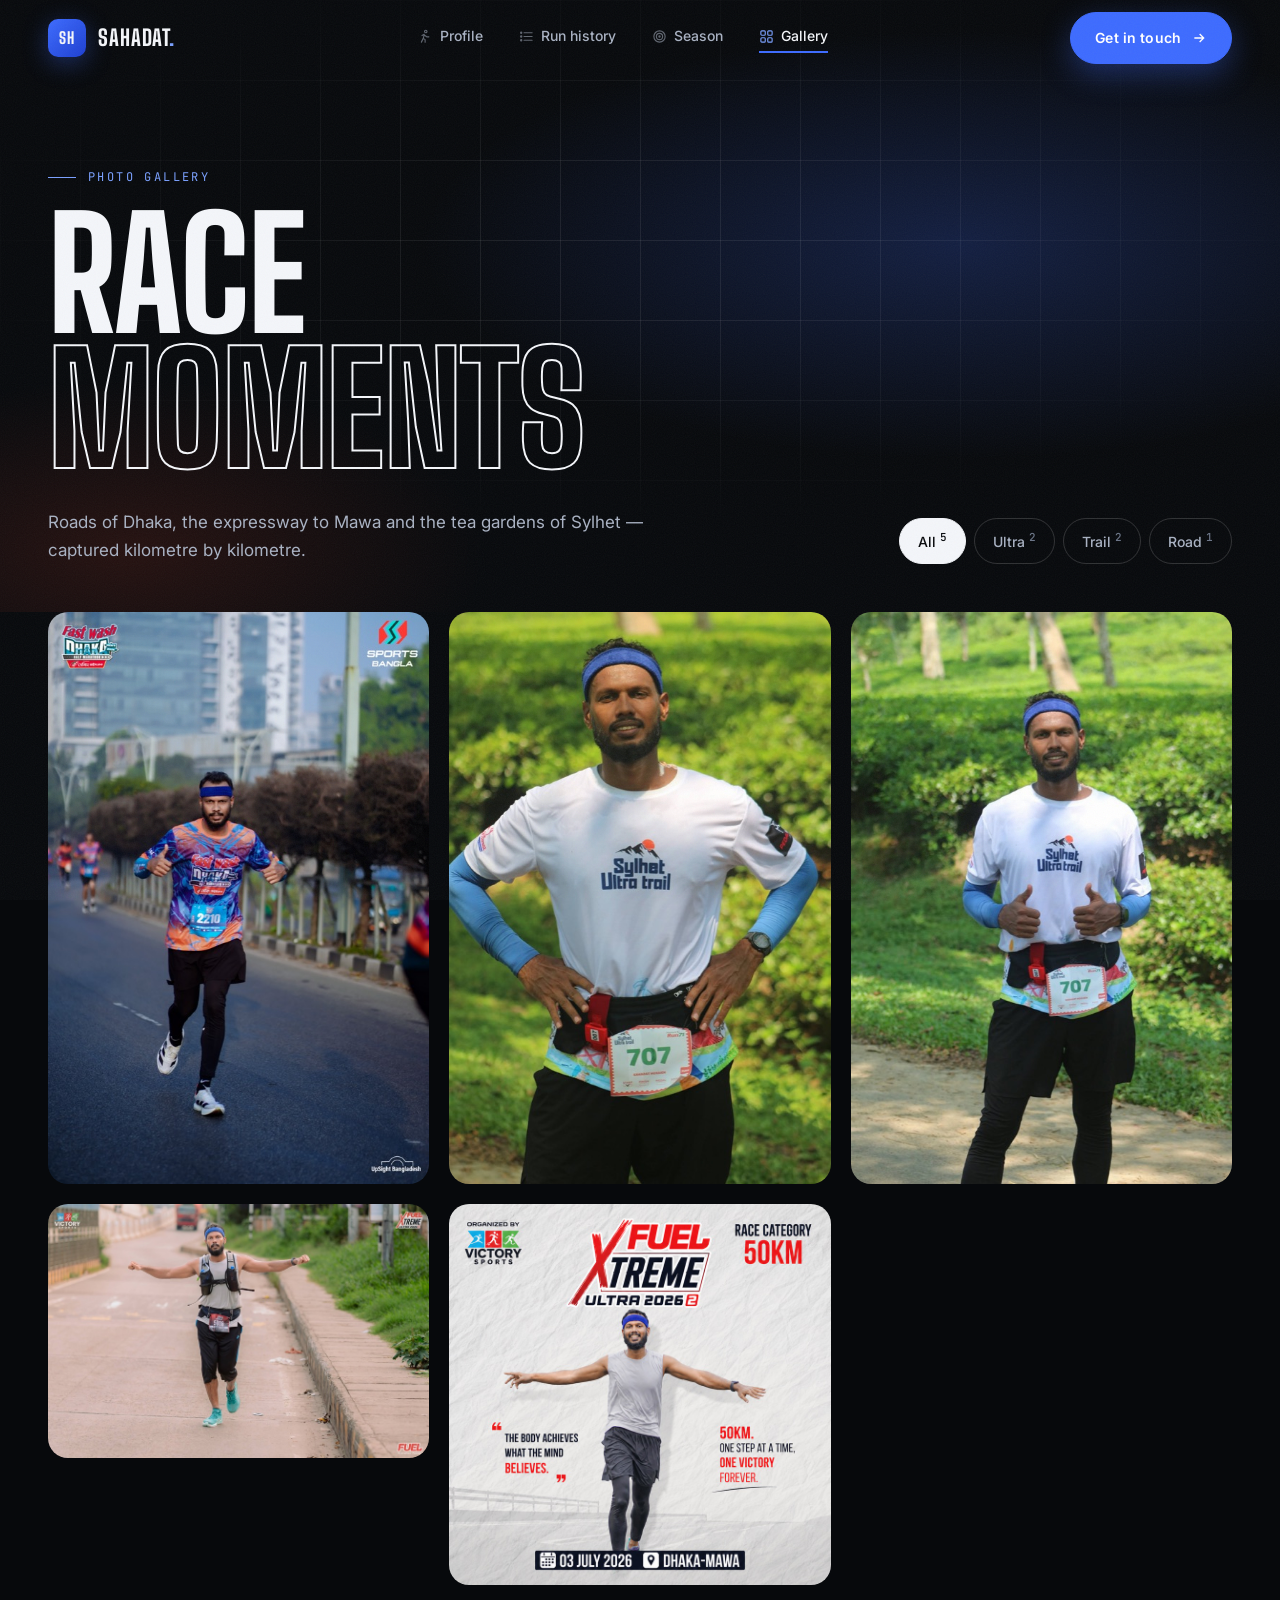
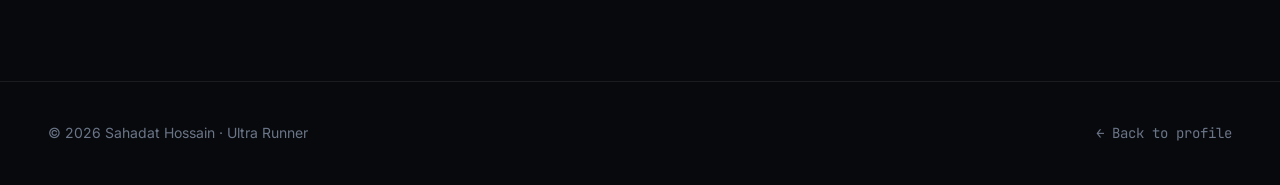
==== commit 60ae7ab3: "Refactor app.js to streamline page loading and enhance error handling; introduce new run.html and ru" ====
--- a/gallery.html
+++ b/gallery.html
@@ -11,7 +11,7 @@
   <link href="https://fonts.googleapis.com/css2?family=Big+Shoulders+Display:wght@700;800;900&family=Inter:wght@400;500;600&family=JetBrains+Mono:wght@400;500;600&display=swap" rel="stylesheet" />
   <link rel="stylesheet" href="style.css" />
 </head>
-<body>
+<body data-page="gallery">
 
   <header class="nav" id="nav">
     <div class="container nav__inner">
@@ -20,11 +20,10 @@
         <span>Sahadat<span style="color:var(--blue-2)">.</span></span>
       </a>
       <ul class="nav__links">
-        <li><a href="index.html#stats">Stats</a></li>
-        <li><a href="index.html#featured">Featured</a></li>
-        <li><a href="index.html#bests">Bests</a></li>
-        <li><a href="index.html#races">Long runs</a></li>
-        <li><a href="gallery.html" class="is-active">Gallery</a></li>
+        <li><a href="index.html" data-nav="profile"><span data-icon="runner"></span>Profile</a></li>
+        <li><a href="runs.html" data-nav="history"><span data-icon="list"></span>Run history</a></li>
+        <li><a href="index.html#season"><span data-icon="target"></span>Season</a></li>
+        <li><a href="gallery.html" data-nav="gallery"><span data-icon="grid"></span>Gallery</a></li>
       </ul>
       <a href="index.html#contact" class="btn btn--primary">Get in touch
         <svg viewBox="0 0 24 24" fill="none" stroke="currentColor" stroke-width="2"><path d="M5 12h14M13 6l6 6-6 6"/></svg>
--- a/style.css
+++ b/style.css
@@ -1831,6 +1831,2613 @@
   .heatmap { gap: 2px; }
 }
 
+[hidden] {
+  display: none !important;
+}
+
+/* =========================================================
+   Icons
+   ========================================================= */
+.ico {
+  width: 1em;
+  height: 1em;
+  flex: none;
+}
+
+[data-icon] {
+  display: inline-flex;
+  align-items: center;
+}
+
+.label [data-icon] {
+  margin-right: 0.5em;
+  vertical-align: -0.2em;
+  color: var(--blue-2);
+}
+
+.label [data-icon] .ico {
+  width: 1.25em;
+  height: 1.25em;
+}
+
+.btn [data-icon] .ico,
+.btn > svg {
+  width: 16px;
+  height: 16px;
+}
+
+.btn:hover svg {
+  transform: none;
+}
+
+.btn:hover > [data-icon]:last-child svg {
+  transform: translateX(3px);
+}
+
+.nav__links a {
+  display: inline-flex;
+  align-items: center;
+  gap: 0.45rem;
+}
+
+.nav__links a .ico {
+  width: 15px;
+  height: 15px;
+  opacity: 0.55;
+  transition: opacity 0.25s;
+}
+
+.nav__links a:hover .ico,
+.nav__links a.is-active .ico {
+  opacity: 1;
+  color: var(--blue-2);
+}
+
+.hero__meta [data-icon] .ico {
+  width: 16px;
+  height: 16px;
+  color: var(--blue-2);
+}
+
+.chip__icon .ico {
+  width: 20px;
+  height: 20px;
+}
+
+@keyframes spin {
+  to { transform: rotate(360deg); }
+}
+
+@keyframes pulseRing {
+  0% { transform: scale(0.6); opacity: 0.9; }
+  100% { transform: scale(1.8); opacity: 0; }
+}
+
+@keyframes beat {
+  0%, 60%, 100% { transform: scale(1); }
+  15% { transform: scale(1.28); }
+  30% { transform: scale(1); }
+  45% { transform: scale(1.14); }
+}
+
+@keyframes draw {
+  to { stroke-dashoffset: 0; }
+}
+
+@keyframes fadeIn {
+  to { opacity: 1; }
+}
+
+/* =========================================================
+   Hero v2 — animated route, odometer, arch photo, ECG
+   ========================================================= */
+.hero--v2 {
+  padding-bottom: 96px;
+}
+
+.hero__route {
+  position: absolute;
+  inset: 0;
+  z-index: -1;
+  width: 100%;
+  height: 100%;
+  pointer-events: none;
+}
+
+.hero__route-ghost {
+  fill: none;
+  stroke: rgba(255, 255, 255, 0.07);
+  stroke-width: 2;
+  stroke-dasharray: 2 10;
+}
+
+.hero__route-line {
+  fill: none;
+  stroke: url(#heroRouteGrad);
+  stroke-width: 3;
+  stroke-linecap: round;
+  stroke-dasharray: 1;
+  stroke-dashoffset: 1;
+  opacity: 0.7;
+  filter: drop-shadow(0 0 10px rgba(61, 107, 255, 0.8));
+  animation: draw 2.8s var(--ease) 0.3s forwards;
+}
+
+.hero__route-km circle {
+  fill: var(--bg);
+  stroke: var(--blue-2);
+  stroke-width: 2;
+  opacity: 0;
+  animation: fadeIn 0.4s ease forwards;
+}
+
+.hero__route-km circle:nth-child(1) { animation-delay: 1.2s; }
+.hero__route-km circle:nth-child(2) { animation-delay: 1.8s; }
+.hero__route-km circle:nth-child(3) { animation-delay: 2.4s; }
+
+.hero__route-runner {
+  opacity: 0;
+  animation: fadeIn 0.6s ease 2.8s forwards;
+}
+
+.hero__route-runner .glow {
+  fill: rgba(255, 77, 46, 0.3);
+  transform-box: fill-box;
+  transform-origin: center;
+  animation: pulseRing 1.6s ease-out infinite;
+}
+
+.hero__route-runner .core {
+  fill: var(--fire);
+  stroke: #fff;
+  stroke-width: 2;
+}
+
+.outline--animated {
+  background: linear-gradient(100deg, transparent 0 38%, rgba(122, 160, 255, 0.95) 50%, transparent 62% 100%);
+  background-size: 260% 100%;
+  background-position: 120% 0;
+  -webkit-background-clip: text;
+  background-clip: text;
+}
+
+.hero__title .line > span.outline--animated {
+  animation: rise 1.1s var(--ease) forwards, sweep 5.5s linear 1.6s infinite;
+}
+
+.hero__title .line:nth-child(2) > span.outline--animated {
+  animation-delay: 0.12s, 1.6s;
+}
+
+@keyframes sweep {
+  from { background-position: 120% 0; }
+  to { background-position: -120% 0; }
+}
+
+.odometer-block {
+  display: flex;
+  align-items: flex-end;
+  gap: 1rem;
+  margin-top: 1.75rem;
+}
+
+.odometer {
+  display: flex;
+  height: 1em;
+  overflow: hidden;
+  font-family: var(--font-display);
+  font-size: clamp(3.25rem, 6.5vw, 6rem);
+  font-weight: 800;
+  line-height: 1;
+  letter-spacing: -0.01em;
+  color: var(--text);
+}
+
+.odometer .odo__sep {
+  color: var(--blue-2);
+}
+
+.odo__digit {
+  display: inline-block;
+  height: 1em;
+  overflow: hidden;
+}
+
+.odo__reel {
+  display: flex;
+  flex-direction: column;
+  transition: transform 2.2s var(--ease);
+}
+
+.odo__reel span,
+.odo__sep {
+  display: block;
+  height: 1em;
+  line-height: 1em;
+}
+
+.odometer-block__unit {
+  display: grid;
+  gap: 0.25rem;
+  padding-bottom: 0.5rem;
+}
+
+.odometer-block__unit b {
+  font-family: var(--font-mono);
+  font-size: 1rem;
+  color: var(--blue-2);
+}
+
+.odometer-block__unit span {
+  font-size: var(--fs-small);
+  color: var(--text-3);
+}
+
+.hero__photo--arch {
+  border-radius: 260px 260px 28px 28px;
+  outline: 1px solid rgba(255, 255, 255, 0.14);
+  outline-offset: 12px;
+  transform: perspective(1000px) rotateX(var(--rx, 0deg)) rotateY(var(--ry, 0deg));
+  transition: transform 0.5s var(--ease);
+  animation: archIn 1.4s var(--ease) 0.2s both;
+}
+
+@keyframes archIn {
+  from { opacity: 0; clip-path: inset(100% 0 0 0 round 260px 260px 28px 28px); }
+  to { opacity: 1; clip-path: inset(0 0 0 0 round 260px 260px 28px 28px); }
+}
+
+.hero__shine {
+  position: absolute;
+  inset: 0;
+  z-index: 2;
+  pointer-events: none;
+  background: radial-gradient(circle at var(--mx, 50%) var(--my, 25%), rgba(255, 255, 255, 0.22), transparent 45%);
+  mix-blend-mode: overlay;
+}
+
+.hero__badge {
+  position: absolute;
+  left: -64px;
+  bottom: 14%;
+  z-index: 4;
+  display: grid;
+  place-items: center;
+  width: 150px;
+  height: 150px;
+  border-radius: 50%;
+  background: rgba(7, 9, 12, 0.72);
+  border: 1px solid var(--line-strong);
+  backdrop-filter: blur(12px);
+  -webkit-backdrop-filter: blur(12px);
+}
+
+.hero__badge svg {
+  position: absolute;
+  inset: 0;
+  animation: spin 20s linear infinite;
+}
+
+.hero__badge text {
+  font-family: var(--font-mono);
+  font-size: 11px;
+  font-weight: 600;
+  letter-spacing: 2px;
+  fill: var(--text);
+}
+
+.hero__badge-core {
+  display: grid;
+  place-items: center;
+  width: 62px;
+  height: 62px;
+  border-radius: 50%;
+  background: linear-gradient(135deg, var(--fire), #d92c12);
+  box-shadow: 0 10px 30px rgba(255, 77, 46, 0.45);
+}
+
+.hero__badge-core .ico {
+  width: 28px;
+  height: 28px;
+}
+
+.hero--v2 .chip--a { top: 8%; left: -12%; }
+.hero--v2 .chip--b { bottom: 30%; right: -10%; }
+
+.hero__ecg {
+  position: relative;
+  display: flex;
+  align-items: center;
+  height: 56px;
+  margin-top: 2.5rem;
+}
+
+.hero__ecg-line {
+  position: absolute;
+  inset: 0;
+  opacity: 0.75;
+  background: url("data:image/svg+xml,%3Csvg xmlns='http://www.w3.org/2000/svg' width='240' height='56'%3E%3Cpath d='M0 28H92l6-8 6 8h10l6-22 8 44 6-22h14l6-6 6 6H240' fill='none' stroke='%23ff4d2e' stroke-width='2' stroke-linejoin='round'/%3E%3C/svg%3E") repeat-x left center / 240px 56px;
+  animation: ecg var(--beat, 0.8s) linear infinite;
+  -webkit-mask-image: linear-gradient(90deg, transparent, #000 12%, #000 70%, transparent);
+  mask-image: linear-gradient(90deg, transparent, #000 12%, #000 70%, transparent);
+}
+
+@keyframes ecg {
+  to { background-position-x: -240px; }
+}
+
+.hero__ecg-label {
+  position: relative;
+  display: inline-flex;
+  align-items: center;
+  gap: 0.6rem;
+  margin-left: auto;
+  padding: 0.55rem 1.1rem;
+  border-radius: 999px;
+  border: 1px solid var(--line-strong);
+  background: var(--bg);
+  font-size: var(--fs-small);
+  color: var(--text-2);
+}
+
+.hero__ecg-label b {
+  font-family: var(--font-mono);
+  color: var(--text);
+}
+
+.beat {
+  color: var(--fire);
+}
+
+.beat .ico {
+  width: 18px;
+  height: 18px;
+  fill: currentColor;
+  animation: beat var(--beat, 0.8s) ease-in-out infinite;
+}
+
+.hero--v2 .stats-strip {
+  gap: 1rem;
+  margin-top: 1.5rem;
+  border-top: 0;
+}
+
+.hero--v2 .stat,
+.hero--v2 .stat + .stat {
+  position: relative;
+  padding: 1.25rem;
+  border: 1px solid var(--line);
+  border-radius: 18px;
+  background: linear-gradient(180deg, rgba(255, 255, 255, 0.045), rgba(255, 255, 255, 0.01));
+  overflow: hidden;
+  transition: border-color 0.3s, transform 0.4s var(--ease);
+}
+
+.hero--v2 .stat:hover {
+  border-color: rgba(61, 107, 255, 0.5);
+  transform: translateY(-4px);
+}
+
+.hero--v2 .stat::after {
+  content: "";
+  position: absolute;
+  right: -30px;
+  top: -30px;
+  width: 100px;
+  height: 100px;
+  border-radius: 50%;
+  background: radial-gradient(closest-side, rgba(61, 107, 255, 0.25), transparent);
+}
+
+.stat__icon {
+  display: grid;
+  place-items: center;
+  width: 40px;
+  height: 40px;
+  margin-bottom: 1rem;
+  border-radius: 12px;
+  background: rgba(61, 107, 255, 0.14);
+  color: var(--blue-2);
+}
+
+.stat__icon .ico {
+  width: 20px;
+  height: 20px;
+}
+
+.scroll-cue {
+  position: absolute;
+  left: 50%;
+  bottom: 24px;
+  width: 24px;
+  height: 38px;
+  border: 2px solid var(--line-strong);
+  border-radius: 14px;
+  transform: translateX(-50%);
+}
+
+.scroll-cue span {
+  position: absolute;
+  left: 50%;
+  top: 7px;
+  width: 4px;
+  height: 8px;
+  margin-left: -2px;
+  border-radius: 2px;
+  background: var(--text);
+  animation: cue 1.8s ease-in-out infinite;
+}
+
+@keyframes cue {
+  0% { transform: translateY(0); opacity: 1; }
+  80% { transform: translateY(14px); opacity: 0; }
+  100% { opacity: 0; }
+}
+
+/* =========================================================
+   Creative charts
+   ========================================================= */
+.goal-line {
+  stroke: var(--lime);
+  stroke-width: 1.5;
+  stroke-dasharray: 6 6;
+}
+
+.chart .goal-label {
+  fill: var(--lime);
+  font-weight: 600;
+}
+
+.milestone {
+  opacity: 0;
+  transform: translateY(8px);
+  transition: opacity 0.5s ease, transform 0.6s var(--ease);
+}
+
+.is-drawn .milestone {
+  opacity: 1;
+  transform: none;
+}
+
+.chart .milestone-label {
+  fill: #0b0d10;
+  font-size: 10px;
+  font-weight: 700;
+}
+
+.pulse-ring {
+  fill: rgba(255, 77, 46, 0.3);
+  transform-box: fill-box;
+  transform-origin: center;
+  animation: pulseRing 1.8s ease-out infinite;
+}
+
+.rose-wedge {
+  transform: scale(0);
+  transition: transform 0.9s var(--ease), fill-opacity 0.2s;
+  cursor: pointer;
+}
+
+.is-drawn .rose-wedge {
+  transform: scale(1);
+}
+
+.rose-wedge:hover {
+  fill-opacity: 1;
+}
+
+.chart .rose-label {
+  font-size: 12px;
+  letter-spacing: 0.12em;
+  fill: var(--text-2);
+}
+
+.chart .rose-label.is-hot {
+  fill: var(--fire-2);
+  font-weight: 600;
+}
+
+.rose {
+  max-width: 320px;
+  margin: 0 auto;
+  display: block;
+}
+
+.spoke {
+  stroke-dasharray: 1;
+  stroke-dashoffset: 1;
+  transition: stroke-dashoffset 0.8s var(--ease);
+}
+
+.is-drawn .spoke {
+  stroke-dashoffset: 0;
+}
+
+.radial-sweep {
+  transform-box: view-box;
+  transform-origin: 50% 50%;
+  animation: spin 8s linear infinite;
+  pointer-events: none;
+}
+
+.chart .radial-month {
+  font-size: 13px;
+  letter-spacing: 0.16em;
+  fill: var(--text-2);
+}
+
+.chart .radial-ring-label {
+  font-size: 10px;
+}
+
+.season__grid {
+  display: grid;
+  grid-template-columns: 1.15fr 0.85fr;
+  gap: 1.25rem;
+}
+
+.season__radial {
+  display: grid;
+  justify-items: center;
+  gap: 1.25rem;
+}
+
+.radial-box {
+  position: relative;
+  width: 100%;
+  max-width: 620px;
+}
+
+.season__center {
+  position: absolute;
+  top: 50%;
+  left: 50%;
+  display: grid;
+  justify-items: center;
+  gap: 0.25rem;
+  text-align: center;
+  transform: translate(-50%, -50%);
+  pointer-events: none;
+}
+
+.season__center strong {
+  font-family: var(--font-display);
+  font-size: clamp(2.75rem, 6vw, 5rem);
+  font-weight: 800;
+  line-height: 1;
+}
+
+.season__legend {
+  display: flex;
+  flex-wrap: wrap;
+  justify-content: center;
+  gap: 0.5rem 1.25rem;
+}
+
+.season__legend span {
+  display: inline-flex;
+  align-items: center;
+  gap: 0.4rem;
+}
+
+.season__legend i {
+  width: 10px;
+  height: 10px;
+  border-radius: 3px;
+}
+
+.season__dna .chart {
+  max-width: 440px;
+  margin: 0 auto;
+  display: block;
+}
+
+.radar-shape {
+  transform: scale(0);
+  transition: transform 1.2s var(--ease);
+}
+
+.is-drawn .radar-shape {
+  transform: scale(1);
+}
+
+.radar-dot {
+  opacity: 0;
+  cursor: pointer;
+  transition: opacity 0.4s ease;
+}
+
+.is-drawn .radar-dot {
+  opacity: 1;
+}
+
+.chart .radar-label {
+  font-size: 11px;
+  letter-spacing: 0.14em;
+  fill: var(--text-2);
+}
+
+.chart .radar-score {
+  font-size: 15px;
+  font-weight: 700;
+  fill: var(--text);
+}
+
+.dna-list {
+  display: grid;
+  grid-template-columns: repeat(3, 1fr);
+  gap: 0.75rem;
+  margin: 1rem 0 0;
+  padding: 1rem 0 0;
+  list-style: none;
+  border-top: 1px solid var(--line);
+}
+
+.dna-list li {
+  display: grid;
+  gap: 0.15rem;
+}
+
+.dna-list b {
+  font-family: var(--font-display);
+  font-size: 1.75rem;
+  line-height: 1;
+}
+
+.dna-list small {
+  font-size: 0.75rem;
+  color: var(--text-3);
+}
+
+.gauge-wrap {
+  position: relative;
+  max-width: 300px;
+  margin: 0 auto;
+}
+
+.gauge-needle {
+  transition: transform 1.8s cubic-bezier(0.34, 1.56, 0.64, 1);
+}
+
+.gauge-value {
+  margin-top: -0.25rem;
+  font-family: var(--font-display);
+  font-size: 2.25rem;
+  font-weight: 800;
+  line-height: 1;
+  text-align: center;
+  pointer-events: none;
+  opacity: 0;
+}
+
+.gauge-band {
+  display: flex;
+  justify-content: center;
+  align-items: center;
+  gap: 0.5rem;
+  margin: 0.5rem 0 0;
+  font-weight: 600;
+}
+
+.gauge-band i {
+  width: 10px;
+  height: 10px;
+  border-radius: 50%;
+}
+
+.card-note {
+  margin: 0.875rem 0 0;
+  font-size: var(--fs-small);
+  color: var(--text-2);
+}
+
+.tl__link {
+  position: absolute;
+  inset: 0;
+  z-index: 1;
+}
+
+.tl:hover .tl__name {
+  color: var(--blue-2);
+}
+
+.tl__name {
+  transition: color 0.25s;
+}
+
+/* =========================================================
+   Run card
+   ========================================================= */
+@property --angle {
+  syntax: "<angle>";
+  inherits: false;
+  initial-value: 0deg;
+}
+
+.run-card {
+  --accent: var(--blue);
+  position: relative;
+  isolation: isolate;
+  display: flex;
+  flex-direction: column;
+  gap: 1.1rem;
+  padding: 1.4rem;
+  border: 1px solid transparent;
+  border-radius: 22px;
+  background:
+    linear-gradient(180deg, var(--surface-2), var(--surface)) padding-box,
+    conic-gradient(from var(--angle), transparent 0 72%, var(--accent) 86%, transparent 100%) border-box,
+    linear-gradient(var(--line-strong), var(--line-strong)) border-box;
+  overflow: hidden;
+  transition: transform 0.5s var(--ease), box-shadow 0.4s, opacity 0.8s var(--ease);
+}
+
+.run-card.reveal {
+  transform: translateY(30px);
+}
+
+.run-card.reveal.is-visible {
+  transform: none;
+}
+
+.run-card::before {
+  content: "";
+  position: absolute;
+  top: -40%;
+  right: -30%;
+  z-index: -1;
+  width: 80%;
+  aspect-ratio: 1;
+  border-radius: 50%;
+  background: radial-gradient(closest-side, var(--accent), transparent);
+  opacity: 0.12;
+  transition: opacity 0.4s;
+}
+
+.run-card:hover {
+  transform: translateY(-6px) !important;
+  box-shadow: 0 30px 60px -30px var(--accent);
+  animation: spinBorder 2.6s linear infinite;
+}
+
+.run-card:hover::before {
+  opacity: 0.25;
+}
+
+@keyframes spinBorder {
+  to { --angle: 360deg; }
+}
+
+.run-card__top {
+  display: flex;
+  justify-content: space-between;
+  align-items: flex-start;
+}
+
+.run-card__date {
+  display: flex;
+  align-items: center;
+  gap: 0.6rem;
+}
+
+.run-card__date strong {
+  font-family: var(--font-display);
+  font-size: 2.6rem;
+  font-weight: 800;
+  line-height: 0.85;
+}
+
+.run-card__date span {
+  display: grid;
+  font-family: var(--font-mono);
+  font-size: 0.75rem;
+  letter-spacing: 0.12em;
+  text-transform: uppercase;
+  color: var(--text-2);
+}
+
+.run-card__date small {
+  color: var(--text-3);
+  font-size: 0.6875rem;
+}
+
+.run-card__type {
+  display: inline-flex;
+  align-items: center;
+  gap: 0.35rem;
+  padding: 0.35rem 0.7rem;
+  border-radius: 999px;
+  background: rgba(255, 255, 255, 0.05);
+  border: 1px solid var(--line);
+  font-size: 0.75rem;
+  color: var(--text-2);
+}
+
+.run-card__type .ico {
+  width: 14px;
+  height: 14px;
+  color: var(--accent);
+}
+
+.run-card__name {
+  display: -webkit-box;
+  margin: 0;
+  min-height: 2.6em;
+  overflow: hidden;
+  font-size: 1.0625rem;
+  font-weight: 600;
+  line-height: 1.3;
+  -webkit-line-clamp: 2;
+  -webkit-box-orient: vertical;
+}
+
+.run-card__hero {
+  display: flex;
+  justify-content: space-between;
+  align-items: center;
+}
+
+.run-card__km {
+  display: grid;
+  grid-template-columns: auto auto;
+  align-items: baseline;
+  justify-content: start;
+  column-gap: 0.35rem;
+}
+
+.run-card__km span {
+  font-family: var(--font-display);
+  font-size: 3.25rem;
+  font-weight: 800;
+  line-height: 1;
+}
+
+.run-card__km small {
+  font-family: var(--font-mono);
+  font-size: 0.8125rem;
+  color: var(--text-3);
+}
+
+.tier-badge {
+  grid-column: 1 / -1;
+  justify-self: start;
+  margin-top: 0.4rem;
+  padding: 0.2rem 0.55rem;
+  border-radius: 6px;
+  border: 1px solid var(--accent);
+  color: var(--accent);
+  font-family: var(--font-mono);
+  font-size: 0.6875rem;
+  font-style: normal;
+  font-weight: 600;
+  letter-spacing: 0.08em;
+  text-transform: uppercase;
+}
+
+.run-card__hr {
+  position: relative;
+  width: 72px;
+  height: 72px;
+}
+
+.hr-ring {
+  width: 100%;
+  height: 100%;
+  transform: rotate(-90deg);
+}
+
+.hr-ring circle {
+  fill: none;
+  stroke-width: 6;
+}
+
+.hr-ring__track {
+  stroke: rgba(255, 255, 255, 0.07);
+}
+
+.hr-ring__value {
+  stroke-linecap: round;
+  transition: stroke-dashoffset 1.6s var(--ease) 0.2s;
+}
+
+.is-visible .hr-ring__value {
+  stroke-dashoffset: var(--off) !important;
+}
+
+.run-card__hr > span {
+  position: absolute;
+  inset: 0;
+  display: grid;
+  place-content: center;
+  justify-items: center;
+  gap: 0.1rem;
+}
+
+.run-card__hr .ico {
+  width: 14px;
+  height: 14px;
+  color: var(--accent);
+  fill: currentColor;
+}
+
+.run-card__hr b {
+  font-family: var(--font-mono);
+  font-size: 0.875rem;
+  line-height: 1;
+}
+
+.run-card__track {
+  position: relative;
+  height: 6px;
+  margin-top: 0.75rem;
+  border-radius: 99px;
+  background: rgba(255, 255, 255, 0.06);
+}
+
+.run-card__fill {
+  position: absolute;
+  inset: 0 auto 0 0;
+  width: var(--w);
+  border-radius: inherit;
+  background: linear-gradient(90deg, transparent, var(--accent));
+  transform: scaleX(0);
+  transform-origin: left;
+  transition: transform 1.4s var(--ease) 0.2s;
+}
+
+.run-card__runner {
+  position: absolute;
+  bottom: 4px;
+  left: 0;
+  color: var(--accent);
+  transform: translateX(-50%);
+  transition: left 1.4s var(--ease) 0.2s;
+}
+
+.run-card__runner .ico {
+  width: 18px;
+  height: 18px;
+}
+
+.is-visible .run-card__fill {
+  transform: scaleX(1);
+}
+
+.is-visible .run-card__runner {
+  left: var(--w);
+}
+
+.run-card__metrics {
+  display: grid;
+  grid-template-columns: repeat(3, 1fr);
+  gap: 0.5rem;
+  margin: 0;
+  padding: 1rem 0 0;
+  list-style: none;
+  border-top: 1px solid var(--line);
+}
+
+.run-card__metrics li {
+  display: flex;
+  align-items: center;
+  gap: 0.45rem;
+  min-width: 0;
+}
+
+.run-card__metrics .ico {
+  width: 16px;
+  height: 16px;
+  color: var(--text-3);
+}
+
+.run-card__metrics span {
+  display: grid;
+  min-width: 0;
+}
+
+.run-card__metrics b {
+  font-family: var(--font-mono);
+  font-size: 0.8125rem;
+  font-weight: 600;
+  white-space: nowrap;
+}
+
+.run-card__metrics small {
+  font-size: 0.6875rem;
+  color: var(--text-3);
+}
+
+.run-card__go {
+  display: inline-flex;
+  align-items: center;
+  gap: 0.4rem;
+  font-family: var(--font-mono);
+  font-size: 0.75rem;
+  letter-spacing: 0.1em;
+  text-transform: uppercase;
+  color: var(--blue-2);
+}
+
+.run-card__go .ico {
+  width: 14px;
+  height: 14px;
+  transition: transform 0.3s var(--ease);
+}
+
+.run-card:hover .run-card__go .ico {
+  transform: translateX(4px);
+}
+
+.rail {
+  display: grid;
+  grid-auto-flow: column;
+  grid-auto-columns: minmax(280px, 320px);
+  gap: 1.25rem;
+  overflow-x: auto;
+  padding: 0.5rem max(var(--gutter), calc((100vw - var(--container)) / 2 + var(--gutter))) 1.5rem;
+  scroll-snap-type: x mandatory;
+  scroll-padding-inline: max(var(--gutter), calc((100vw - var(--container)) / 2 + var(--gutter)));
+  scrollbar-width: thin;
+  scrollbar-color: var(--line-strong) transparent;
+}
+
+.rail > * {
+  scroll-snap-align: start;
+}
+
+/* =========================================================
+   History page
+   ========================================================= */
+.page-hero--history {
+  padding-bottom: 2.5rem;
+}
+
+.summary-chips {
+  display: grid;
+  grid-template-columns: repeat(4, 1fr);
+  gap: 1rem;
+  margin-top: 2.5rem;
+}
+
+.summary-chip {
+  display: flex;
+  align-items: center;
+  gap: 0.9rem;
+  padding: 1rem 1.25rem;
+  border-radius: 18px;
+  border: 1px solid var(--line);
+  background: linear-gradient(180deg, rgba(255, 255, 255, 0.05), rgba(255, 255, 255, 0.01));
+}
+
+.summary-chip > [data-icon] {
+  display: grid;
+  place-items: center;
+  width: 44px;
+  height: 44px;
+  border-radius: 12px;
+  background: rgba(61, 107, 255, 0.14);
+  color: var(--blue-2);
+}
+
+.summary-chip > [data-icon] .ico {
+  width: 22px;
+  height: 22px;
+}
+
+.summary-chip div {
+  display: grid;
+}
+
+.summary-chip b {
+  font-family: var(--font-display);
+  font-size: 1.875rem;
+  font-weight: 800;
+  line-height: 1;
+}
+
+.summary-chip small {
+  font-size: 0.75rem;
+  color: var(--text-3);
+}
+
+.barcode-wrap {
+  margin-top: 2rem;
+  padding: 1.25rem 1.25rem 1rem;
+  border-radius: 20px;
+  border: 1px solid var(--line);
+  background: var(--surface);
+}
+
+.barcode {
+  display: flex;
+  align-items: flex-end;
+  gap: 2px;
+  height: 120px;
+  margin-top: 1rem;
+}
+
+.barcode a {
+  flex: 1;
+  min-width: 2px;
+  height: var(--h);
+  border-radius: 3px 3px 1px 1px;
+  background: var(--c);
+  opacity: 0.9;
+  transform: scaleY(0);
+  transform-origin: bottom;
+  transition: transform 0.8s var(--ease) var(--d), opacity 0.3s, filter 0.2s;
+}
+
+.is-visible .barcode a {
+  transform: scaleY(1);
+}
+
+.barcode a.is-dim {
+  opacity: 0.14;
+}
+
+.barcode a:hover {
+  opacity: 1;
+  filter: brightness(1.35);
+}
+
+.history {
+  padding-bottom: 2rem;
+}
+
+.toolbar {
+  position: sticky;
+  top: 76px;
+  z-index: 20;
+  display: grid;
+  grid-template-columns: 1fr auto;
+  gap: 0.75rem;
+  margin: 0 calc(var(--gutter) * -1);
+  padding: 1rem var(--gutter);
+  background: rgba(7, 9, 12, 0.86);
+  backdrop-filter: blur(16px);
+  -webkit-backdrop-filter: blur(16px);
+  border-bottom: 1px solid var(--line);
+}
+
+.search {
+  display: flex;
+  align-items: center;
+  gap: 0.65rem;
+  height: 48px;
+  padding: 0 1.1rem;
+  border-radius: 999px;
+  border: 1px solid var(--line-strong);
+  background: var(--surface);
+  transition: border-color 0.25s, box-shadow 0.25s;
+}
+
+.search:focus-within {
+  border-color: var(--blue);
+  box-shadow: 0 0 0 4px rgba(61, 107, 255, 0.18);
+}
+
+.search .ico {
+  width: 18px;
+  height: 18px;
+  color: var(--text-3);
+}
+
+.search input {
+  flex: 1;
+  min-width: 0;
+  border: 0;
+  outline: 0;
+  background: none;
+  color: var(--text);
+  font: inherit;
+  font-size: var(--fs-small);
+}
+
+.toolbar__selects {
+  display: flex;
+  gap: 0.5rem;
+}
+
+.select {
+  position: relative;
+  display: inline-flex;
+  align-items: center;
+  gap: 0.5rem;
+  height: 48px;
+  padding: 0 2.25rem 0 1rem;
+  border-radius: 999px;
+  border: 1px solid var(--line-strong);
+  background: var(--surface);
+}
+
+.select::after {
+  content: "";
+  position: absolute;
+  right: 1rem;
+  top: 50%;
+  width: 7px;
+  height: 7px;
+  border-right: 1.5px solid var(--text-2);
+  border-bottom: 1.5px solid var(--text-2);
+  transform: translateY(-70%) rotate(45deg);
+  pointer-events: none;
+}
+
+.select .ico {
+  width: 16px;
+  height: 16px;
+  color: var(--text-3);
+}
+
+.select select {
+  appearance: none;
+  -webkit-appearance: none;
+  border: 0;
+  outline: 0;
+  background: transparent;
+  color: var(--text);
+  font: inherit;
+  font-size: var(--fs-small);
+  cursor: pointer;
+}
+
+.select option {
+  background: var(--surface);
+}
+
+.select--small {
+  height: 40px;
+}
+
+.view-toggle {
+  display: inline-flex;
+  padding: 4px;
+  border-radius: 999px;
+  border: 1px solid var(--line-strong);
+  background: var(--surface);
+}
+
+.view-toggle button {
+  display: grid;
+  place-items: center;
+  width: 40px;
+  height: 38px;
+  border: 0;
+  border-radius: 999px;
+  background: transparent;
+  color: var(--text-2);
+  transition: background 0.25s, color 0.25s;
+}
+
+.view-toggle button.is-active {
+  background: var(--text);
+  color: var(--bg);
+}
+
+.view-toggle .ico {
+  width: 17px;
+  height: 17px;
+}
+
+.chip-row {
+  grid-column: 1 / -1;
+  display: flex;
+  gap: 0.5rem;
+  overflow-x: auto;
+  scrollbar-width: none;
+}
+
+.chip-row::-webkit-scrollbar {
+  display: none;
+}
+
+.chip-filter {
+  display: inline-flex;
+  align-items: center;
+  gap: 0.45rem;
+  flex: none;
+  padding: 0.55rem 1rem;
+  border-radius: 999px;
+  border: 1px solid var(--line-strong);
+  background: transparent;
+  font-size: var(--fs-small);
+  font-weight: 500;
+  color: var(--text-2);
+  transition: all 0.25s var(--ease);
+}
+
+.chip-filter .ico {
+  width: 15px;
+  height: 15px;
+}
+
+.chip-filter sup {
+  font-family: var(--font-mono);
+  font-size: 0.6875rem;
+  color: var(--text-3);
+}
+
+.chip-filter:hover {
+  border-color: var(--text);
+  color: var(--text);
+}
+
+.chip-filter.is-active {
+  border-color: var(--blue);
+  background: var(--blue);
+  color: #fff;
+  box-shadow: 0 8px 24px var(--blue-glow);
+}
+
+.chip-filter.is-active sup {
+  color: rgba(255, 255, 255, 0.8);
+}
+
+.result-bar {
+  display: flex;
+  justify-content: space-between;
+  align-items: center;
+  gap: 1rem;
+  margin: 1.75rem 0 1.25rem;
+}
+
+.result-meta {
+  margin: 0;
+  font-size: var(--fs-small);
+  color: var(--text-2);
+}
+
+.result-meta b {
+  font-family: var(--font-mono);
+  color: var(--text);
+}
+
+.result-meta span {
+  color: var(--text-3);
+  margin: 0 0.25rem;
+}
+
+.results--grid {
+  display: grid;
+  grid-template-columns: repeat(auto-fill, minmax(290px, 1fr));
+  gap: 1.25rem;
+}
+
+.month-divider {
+  grid-column: 1 / -1;
+  display: flex;
+  align-items: center;
+  gap: 1rem;
+  margin-top: 1rem;
+}
+
+.month-divider:first-child {
+  margin-top: 0;
+}
+
+.month-divider span {
+  font-family: var(--font-display);
+  font-size: 1.75rem;
+  font-weight: 800;
+  text-transform: uppercase;
+}
+
+.month-divider i {
+  flex: 1;
+  height: 1px;
+  background: linear-gradient(90deg, var(--line-strong), transparent);
+}
+
+.month-divider small {
+  font-family: var(--font-mono);
+  font-size: 0.75rem;
+  color: var(--text-3);
+}
+
+.run-table {
+  border-radius: 20px;
+  border: 1px solid var(--line);
+  background: var(--surface);
+  overflow: hidden;
+}
+
+.run-row {
+  --accent: var(--blue);
+  position: relative;
+  display: grid;
+  grid-template-columns: 110px minmax(200px, 1.8fr) repeat(5, minmax(72px, 1fr)) 24px;
+  align-items: center;
+  gap: 1rem;
+  padding: 1rem 1.25rem;
+  border-bottom: 1px solid var(--line);
+  font-size: var(--fs-small);
+  transition: background 0.25s;
+}
+
+.run-row:last-child {
+  border-bottom: 0;
+}
+
+.run-row::before {
+  content: "";
+  position: absolute;
+  left: 0;
+  top: 0;
+  bottom: 0;
+  width: 3px;
+  background: var(--accent);
+  transform: scaleY(0);
+  transition: transform 0.3s var(--ease);
+}
+
+a.run-row:hover {
+  background: rgba(61, 107, 255, 0.07);
+}
+
+a.run-row:hover::before {
+  transform: scaleY(1);
+}
+
+.run-row--head {
+  background: var(--surface-2);
+  font-family: var(--font-mono);
+  font-size: 0.6875rem;
+  letter-spacing: 0.12em;
+  text-transform: uppercase;
+  color: var(--text-3);
+}
+
+.run-row__date {
+  display: grid;
+}
+
+.run-row__date small,
+.run-row__name small,
+.run-row__cell small {
+  font-size: 0.6875rem;
+  color: var(--text-3);
+}
+
+.run-row__name {
+  display: flex;
+  align-items: center;
+  gap: 0.75rem;
+  min-width: 0;
+  font-weight: 600;
+}
+
+.run-row__name > span {
+  display: grid;
+  min-width: 0;
+}
+
+.run-row__name .ico {
+  width: 18px;
+  height: 18px;
+  color: var(--accent);
+}
+
+.run-row__cell {
+  font-family: var(--font-mono);
+}
+
+.run-row__hr i {
+  display: inline-block;
+  width: 8px;
+  height: 8px;
+  margin-right: 0.4rem;
+  border-radius: 50%;
+  background: var(--accent);
+}
+
+.run-row__go .ico {
+  width: 16px;
+  height: 16px;
+  color: var(--text-3);
+}
+
+.pagination {
+  display: flex;
+  justify-content: center;
+  align-items: center;
+  gap: 0.5rem;
+  margin: 2.5rem 0 5rem;
+}
+
+.page-nums {
+  display: flex;
+  gap: 0.375rem;
+}
+
+.page-btn {
+  display: inline-grid;
+  place-items: center;
+  min-width: 44px;
+  height: 44px;
+  padding: 0 0.5rem;
+  border-radius: 12px;
+  border: 1px solid var(--line-strong);
+  background: transparent;
+  font-family: var(--font-mono);
+  font-size: var(--fs-small);
+  transition: all 0.25s var(--ease);
+}
+
+.page-btn:hover:not(:disabled) {
+  border-color: var(--text);
+  transform: translateY(-2px);
+}
+
+.page-btn.is-current {
+  border-color: var(--blue);
+  background: var(--blue);
+  color: #fff;
+  box-shadow: 0 8px 24px var(--blue-glow);
+}
+
+.page-btn:disabled {
+  opacity: 0.35;
+  cursor: not-allowed;
+}
+
+.page-btn--nav {
+  display: inline-flex;
+  gap: 0.4rem;
+  padding: 0 1rem;
+  font-family: var(--font-body);
+}
+
+.page-btn .ico {
+  width: 16px;
+  height: 16px;
+}
+
+.page-gap {
+  display: grid;
+  place-items: center;
+  width: 28px;
+  color: var(--text-3);
+}
+
+.page-mobile {
+  display: none;
+  font-family: var(--font-mono);
+  font-size: var(--fs-small);
+  color: var(--text-2);
+}
+
+.empty-state {
+  grid-column: 1 / -1;
+  display: grid;
+  justify-items: center;
+  gap: 0.5rem;
+  padding: 4rem 1rem;
+  text-align: center;
+  color: var(--text-2);
+}
+
+.empty-state > .ico {
+  width: 48px;
+  height: 48px;
+  color: var(--text-3);
+}
+
+.empty-state h3 {
+  margin: 0.5rem 0 0;
+  font-family: var(--font-display);
+  font-size: 2rem;
+  text-transform: uppercase;
+  color: var(--text);
+}
+
+/* =========================================================
+   Run detail page
+   ========================================================= */
+.run-hero {
+  position: relative;
+  height: min(90vh, 880px);
+  min-height: 660px;
+  overflow: hidden;
+  background: #0a0d12;
+}
+
+.run-map {
+  position: absolute;
+  inset: 0;
+  z-index: 0;
+  background: #0a0d12;
+}
+
+.run-hero::before,
+.run-hero::after {
+  content: "";
+  position: absolute;
+  left: 0;
+  right: 0;
+  z-index: 450;
+  pointer-events: none;
+}
+
+.run-hero::before {
+  top: 0;
+  height: 220px;
+  background: linear-gradient(180deg, rgba(7, 9, 12, 0.92), transparent);
+}
+
+.run-hero::after {
+  bottom: 0;
+  height: 55%;
+  background: linear-gradient(0deg, rgba(7, 9, 12, 0.95), transparent);
+}
+
+.run-hero__top {
+  position: absolute;
+  top: 96px;
+  left: 0;
+  right: 0;
+  z-index: 1001;
+  display: flex;
+  justify-content: space-between;
+  align-items: center;
+  gap: 1rem;
+  flex-wrap: wrap;
+  pointer-events: none;
+}
+
+.run-hero__top > * {
+  pointer-events: auto;
+}
+
+.crumbs,
+.route-badge {
+  display: inline-flex;
+  align-items: center;
+  gap: 0.5rem;
+  padding: 0.55rem 1rem;
+  border-radius: 999px;
+  border: 1px solid var(--line-strong);
+  background: rgba(7, 9, 12, 0.7);
+  backdrop-filter: blur(12px);
+  -webkit-backdrop-filter: blur(12px);
+  font-size: 0.8125rem;
+  color: var(--text-2);
+}
+
+.crumbs a {
+  display: inline-flex;
+  align-items: center;
+  gap: 0.4rem;
+  color: var(--text);
+}
+
+.crumbs .ico,
+.route-badge .ico {
+  width: 15px;
+  height: 15px;
+}
+
+.crumbs > span:last-child {
+  max-width: 24ch;
+  overflow: hidden;
+  text-overflow: ellipsis;
+  white-space: nowrap;
+}
+
+.route-badge:empty {
+  display: none;
+}
+
+.route-badge.is-approx {
+  border-color: rgba(255, 138, 61, 0.5);
+  color: #ffc9a6;
+}
+
+.run-hero__panel {
+  position: absolute;
+  left: 0;
+  right: 0;
+  bottom: 2rem;
+  z-index: 1001;
+  display: flex;
+  justify-content: space-between;
+  align-items: flex-end;
+  gap: 1.5rem;
+  pointer-events: none;
+}
+
+.run-hero__panel > * {
+  pointer-events: auto;
+}
+
+.run-title {
+  display: grid;
+  gap: 0.75rem;
+  max-width: 640px;
+}
+
+.run-title .display {
+  font-size: clamp(2.5rem, 6vw, 5.5rem);
+  text-shadow: 0 10px 40px rgba(0, 0, 0, 0.6);
+}
+
+.run-title__tier {
+  display: inline-flex;
+  align-items: center;
+  justify-self: start;
+  gap: 0.45rem;
+  padding: 0.45rem 0.9rem;
+  border-radius: 999px;
+  background: var(--fire);
+  font-family: var(--font-mono);
+  font-size: 0.75rem;
+  font-weight: 600;
+  letter-spacing: 0.1em;
+  text-transform: uppercase;
+}
+
+.run-title__tier .ico {
+  width: 15px;
+  height: 15px;
+}
+
+.live {
+  flex: none;
+  width: 370px;
+  padding: 1.25rem;
+  border-radius: 22px;
+  border: 1px solid var(--line-strong);
+  background: rgba(13, 17, 23, 0.8);
+  backdrop-filter: blur(18px);
+  -webkit-backdrop-filter: blur(18px);
+  box-shadow: 0 30px 80px rgba(0, 0, 0, 0.5);
+}
+
+.live__head {
+  display: flex;
+  align-items: center;
+  gap: 0.6rem;
+  margin-bottom: 1rem;
+}
+
+.live__dot {
+  position: relative;
+  width: 8px;
+  height: 8px;
+  border-radius: 50%;
+  background: var(--text-3);
+}
+
+.is-playing .live__dot {
+  background: var(--fire);
+}
+
+.is-playing .live__dot::after {
+  content: "";
+  position: absolute;
+  inset: 0;
+  border-radius: 50%;
+  background: var(--fire);
+  animation: pulseRing 1.2s ease-out infinite;
+}
+
+.live__factor {
+  margin-left: auto;
+  font-size: 0.625rem;
+  text-align: right;
+}
+
+.live__head .label {
+  white-space: nowrap;
+}
+
+.live__grid {
+  display: grid;
+  grid-template-columns: 1fr 1fr;
+  gap: 1rem;
+}
+
+.live__grid > div {
+  display: grid;
+  gap: 0.25rem;
+}
+
+.live__grid b {
+  font-family: var(--font-mono);
+  font-size: 1.5rem;
+  font-weight: 600;
+  font-variant-numeric: tabular-nums;
+}
+
+.live__grid small {
+  margin-left: 0.25rem;
+  font-size: 0.75rem;
+  font-weight: 500;
+  color: var(--text-3);
+}
+
+.live__controls {
+  display: flex;
+  align-items: center;
+  gap: 0.75rem;
+  margin-top: 1.25rem;
+  padding-top: 1.25rem;
+  border-top: 1px solid var(--line);
+}
+
+.live__play {
+  display: grid;
+  place-items: center;
+  flex: none;
+  width: 46px;
+  height: 46px;
+  border: 0;
+  border-radius: 50%;
+  background: var(--fire);
+  box-shadow: 0 8px 24px rgba(255, 77, 46, 0.45);
+  transition: transform 0.25s var(--ease);
+}
+
+.live__play:hover {
+  transform: scale(1.08);
+}
+
+.live__play .ico {
+  width: 18px;
+  height: 18px;
+  fill: currentColor;
+}
+
+.live__scrub {
+  display: flex;
+  align-items: center;
+  gap: 0.5rem;
+  flex: 1;
+  min-width: 0;
+}
+
+.live__scrub .mono {
+  width: 3.2ch;
+  font-size: 0.75rem;
+  color: var(--text-2);
+  text-align: right;
+}
+
+.live__scrub input {
+  flex: 1;
+  min-width: 0;
+  height: 6px;
+  border-radius: 99px;
+  background: linear-gradient(90deg, var(--fire) var(--p, 0%), rgba(255, 255, 255, 0.14) var(--p, 0%));
+  appearance: none;
+  -webkit-appearance: none;
+  cursor: pointer;
+}
+
+.live__scrub input::-webkit-slider-thumb {
+  width: 16px;
+  height: 16px;
+  border-radius: 50%;
+  background: #fff;
+  box-shadow: 0 0 0 4px rgba(255, 77, 46, 0.35);
+  -webkit-appearance: none;
+}
+
+.live__scrub input::-moz-range-thumb {
+  width: 16px;
+  height: 16px;
+  border: 0;
+  border-radius: 50%;
+  background: #fff;
+}
+
+.live__speeds {
+  display: flex;
+  gap: 2px;
+  padding: 3px;
+  border-radius: 10px;
+  background: rgba(255, 255, 255, 0.05);
+}
+
+.live__speeds button {
+  padding: 0.3rem 0.5rem;
+  border: 0;
+  border-radius: 7px;
+  background: transparent;
+  font-family: var(--font-mono);
+  font-size: 0.75rem;
+  color: var(--text-2);
+}
+
+.live__speeds button.is-active {
+  background: var(--text);
+  color: var(--bg);
+}
+
+.map-pin {
+  display: grid;
+  place-items: center;
+  width: 34px;
+  height: 34px;
+  border-radius: 50%;
+  border: 2px solid #fff;
+  color: var(--bg);
+  box-shadow: 0 6px 18px rgba(0, 0, 0, 0.5);
+}
+
+.map-pin .ico {
+  width: 16px;
+  height: 16px;
+}
+
+.map-pin--start { background: var(--lime); }
+.map-pin--finish { background: var(--fire); color: #fff; }
+
+.km-marker {
+  display: grid;
+  place-items: center;
+  width: 26px;
+  height: 26px;
+  border-radius: 50%;
+  border: 2px solid var(--blue-2);
+  background: #07090c;
+  font-family: var(--font-mono);
+  font-size: 10px;
+  font-weight: 700;
+  color: #fff;
+}
+
+.map-runner {
+  position: relative;
+  display: grid;
+  place-items: center;
+  width: 44px;
+  height: 44px;
+}
+
+.map-runner i {
+  position: absolute;
+  inset: 0;
+  border-radius: 50%;
+  background: rgba(255, 77, 46, 0.4);
+  animation: pulseRing 1.4s ease-out infinite;
+}
+
+.map-runner .ico {
+  position: relative;
+  width: 30px;
+  height: 30px;
+  padding: 5px;
+  border: 2px solid #fff;
+  border-radius: 50%;
+  background: var(--fire);
+  color: #fff;
+  box-shadow: 0 6px 18px rgba(255, 77, 46, 0.6);
+}
+
+.leaflet-container {
+  background: #0a0d12;
+  font-family: var(--font-body);
+}
+
+.leaflet-top.leaflet-right {
+  top: 150px;
+}
+
+.leaflet-bar a {
+  background: rgba(13, 17, 23, 0.85) !important;
+  border-color: var(--line-strong) !important;
+  color: var(--text) !important;
+}
+
+.leaflet-control-attribution {
+  background: rgba(7, 9, 12, 0.7) !important;
+  color: var(--text-3) !important;
+}
+
+.leaflet-control-attribution a {
+  color: var(--text-2) !important;
+}
+
+.leaflet-tooltip {
+  background: #fff;
+  border: 0;
+  font-family: var(--font-mono);
+  font-size: 0.75rem;
+}
+
+.map-fallback {
+  display: grid;
+  place-items: center;
+  height: 100%;
+  color: var(--text-3);
+}
+
+.run-hero.is-indoor .run-map {
+  display: grid;
+  place-items: center;
+  background: radial-gradient(60% 60% at 50% 40%, rgba(61, 107, 255, 0.18), transparent 70%), #0a0d12;
+}
+
+.track-svg {
+  width: min(900px, 92%);
+  margin-top: -120px;
+}
+
+.track-lane {
+  animation: lane 1s linear infinite;
+}
+
+@keyframes lane {
+  to { stroke-dashoffset: -16; }
+}
+
+.runner-glow {
+  transform-box: fill-box;
+  transform-origin: center;
+  animation: pulseRing 1.4s ease-out infinite;
+}
+
+.track-laps {
+  font-family: var(--font-display);
+  font-size: 110px;
+  font-weight: 800;
+  fill: var(--text);
+}
+
+.track-sub {
+  font-family: var(--font-mono);
+  font-size: 13px;
+  letter-spacing: 0.2em;
+  fill: var(--text-3);
+}
+
+.run-section .section__head .lead.mono {
+  font-size: 0.9375rem;
+}
+
+.same-day {
+  display: flex;
+  align-items: center;
+  flex-wrap: wrap;
+  gap: 0.5rem;
+  margin: -1.5rem 0 1.5rem;
+  font-size: var(--fs-small);
+  color: var(--text-2);
+}
+
+.same-day .ico {
+  width: 16px;
+  height: 16px;
+  color: var(--blue-2);
+}
+
+.same-day a {
+  color: var(--blue-2);
+  text-decoration: underline;
+  text-underline-offset: 3px;
+}
+
+.metric-grid {
+  display: grid;
+  grid-template-columns: repeat(4, 1fr);
+  gap: 1.25rem;
+}
+
+.metric {
+  --accent: var(--blue);
+  position: relative;
+  display: grid;
+  gap: 0.5rem;
+  padding: 1.5rem;
+  border-radius: 20px;
+  border: 1px solid var(--line);
+  background: linear-gradient(180deg, var(--surface-2), var(--surface));
+  overflow: hidden;
+  transition: border-color 0.3s, transform 0.5s var(--ease), opacity 1s var(--ease);
+}
+
+.metric::after {
+  content: "";
+  position: absolute;
+  top: -50px;
+  right: -50px;
+  width: 140px;
+  height: 140px;
+  border-radius: 50%;
+  background: radial-gradient(closest-side, var(--accent), transparent);
+  opacity: 0.16;
+  transition: opacity 0.4s;
+}
+
+.metric:hover {
+  border-color: color-mix(in srgb, var(--accent) 55%, transparent);
+}
+
+.metric:hover::after {
+  opacity: 0.3;
+}
+
+.metric__icon {
+  display: grid;
+  place-items: center;
+  width: 44px;
+  height: 44px;
+  margin-bottom: 0.5rem;
+  border-radius: 12px;
+  background: color-mix(in srgb, var(--accent) 18%, transparent);
+  color: var(--accent);
+}
+
+.metric:not([style]) .metric__icon {
+  color: var(--blue-2);
+}
+
+.metric__icon .ico {
+  width: 22px;
+  height: 22px;
+}
+
+.metric__value {
+  display: flex;
+  align-items: baseline;
+  gap: 0.4rem;
+  font-family: var(--font-display);
+  font-size: clamp(2.25rem, 3.4vw, 3rem);
+  font-weight: 800;
+  line-height: 1;
+}
+
+.metric__value small {
+  font-family: var(--font-mono);
+  font-size: 0.8125rem;
+  font-weight: 500;
+  color: var(--text-3);
+}
+
+.metric__sub {
+  font-size: 0.8125rem;
+  color: var(--text-2);
+}
+
+.is-visible .gauge-value {
+  animation: fadeIn 0.6s ease 1.2s forwards;
+}
+
+.gauge-value small {
+  margin-left: 0.25rem;
+  font-family: var(--font-mono);
+  font-size: 0.75rem;
+  font-weight: 500;
+  color: var(--text-3);
+}
+
+.rank-list,
+.compare-list {
+  display: grid;
+  gap: 0.25rem;
+  margin: 0;
+  padding: 0;
+  list-style: none;
+}
+
+.rank-list li {
+  display: grid;
+  grid-template-columns: 34px 1fr 64px 64px;
+  align-items: center;
+  gap: 0.75rem;
+  padding: 0.6rem 0;
+  border-bottom: 1px solid var(--line);
+}
+
+.rank-list li:last-child {
+  border-bottom: 0;
+}
+
+.rank__icon {
+  display: grid;
+  place-items: center;
+  width: 34px;
+  height: 34px;
+  border-radius: 10px;
+  background: rgba(61, 107, 255, 0.14);
+  color: var(--blue-2);
+}
+
+.rank__icon .ico {
+  width: 17px;
+  height: 17px;
+}
+
+.rank__label {
+  display: grid;
+  font-size: var(--fs-small);
+  font-weight: 600;
+}
+
+.rank__label small {
+  font-family: var(--font-mono);
+  font-size: 0.6875rem;
+  font-weight: 400;
+  color: var(--text-3);
+}
+
+.rank__bar {
+  height: 6px;
+  border-radius: 99px;
+  background: rgba(255, 255, 255, 0.06);
+  overflow: hidden;
+}
+
+.rank__bar i {
+  display: block;
+  width: 0;
+  height: 100%;
+  border-radius: inherit;
+  background: linear-gradient(90deg, var(--blue), var(--lime));
+  transition: width 1.4s var(--ease);
+}
+
+.is-on .rank__bar i {
+  width: var(--w);
+}
+
+.rank-list b {
+  font-family: var(--font-display);
+  font-size: 1.5rem;
+  text-align: right;
+  white-space: nowrap;
+}
+
+.rank-list b small {
+  font-size: 0.75rem;
+  color: var(--text-3);
+}
+
+.compare-list li {
+  display: grid;
+  grid-template-columns: 1fr auto;
+  gap: 0.5rem 1rem;
+  padding: 0.6rem 0;
+}
+
+.cmp__label {
+  display: flex;
+  align-items: center;
+  flex-wrap: wrap;
+  gap: 0.25rem 0.5rem;
+  font-size: var(--fs-small);
+  font-weight: 600;
+}
+
+.cmp__label .ico {
+  width: 16px;
+  height: 16px;
+  color: var(--text-3);
+}
+
+.cmp__label small {
+  flex-basis: 100%;
+  font-family: var(--font-mono);
+  font-size: 0.6875rem;
+  font-weight: 400;
+  color: var(--text-3);
+}
+
+.compare-list b {
+  align-self: center;
+  font-family: var(--font-mono);
+  font-size: 0.9375rem;
+}
+
+.compare-list .is-up b { color: var(--lime); }
+.compare-list .is-down b { color: var(--fire-2); }
+
+.cmp__track {
+  position: relative;
+  grid-column: 1 / -1;
+  height: 8px;
+  border-radius: 99px;
+  background: rgba(255, 255, 255, 0.06);
+}
+
+.cmp__track::before {
+  content: "";
+  position: absolute;
+  left: 50%;
+  top: -3px;
+  bottom: -3px;
+  width: 2px;
+  background: var(--text-3);
+}
+
+.cmp__track i {
+  position: absolute;
+  top: 0;
+  bottom: 0;
+  width: 0;
+  border-radius: 99px;
+  transition: width 1.2s var(--ease);
+}
+
+.is-up .cmp__track i {
+  left: 50%;
+  background: linear-gradient(90deg, var(--blue), var(--lime));
+}
+
+.is-down .cmp__track i {
+  right: 50%;
+  background: linear-gradient(270deg, var(--fire-2), var(--fire));
+}
+
+.is-on .cmp__track i {
+  width: var(--w);
+}
+
+.predict-grid {
+  display: grid;
+  grid-template-columns: repeat(5, 1fr);
+  gap: 1.25rem;
+}
+
+.predict {
+  display: grid;
+  gap: 0.5rem;
+  padding: 1.5rem;
+  border-radius: 20px;
+  border: 1px solid var(--line);
+  background: linear-gradient(160deg, var(--surface-2), var(--surface));
+  transition: transform 0.5s var(--ease), border-color 0.3s, opacity 1s var(--ease);
+}
+
+.predict:hover {
+  border-color: rgba(61, 107, 255, 0.5);
+}
+
+.predict__dist {
+  font-family: var(--font-display);
+  font-size: 2.5rem;
+  font-weight: 800;
+  line-height: 1;
+  text-transform: uppercase;
+}
+
+.predict strong {
+  font-family: var(--font-mono);
+  font-size: 1.375rem;
+}
+
+.predict__pace {
+  display: inline-flex;
+  align-items: center;
+  gap: 0.35rem;
+  font-family: var(--font-mono);
+  font-size: 0.8125rem;
+  color: var(--text-2);
+}
+
+.predict__pace .ico {
+  width: 14px;
+  height: 14px;
+}
+
+.predict__bar {
+  position: relative;
+  height: 4px;
+  margin-top: 0.5rem;
+  border-radius: 99px;
+  background: rgba(255, 255, 255, 0.07);
+  overflow: hidden;
+}
+
+.predict__bar::after {
+  content: "";
+  position: absolute;
+  inset: 0 auto 0 0;
+  width: var(--w);
+  border-radius: inherit;
+  background: linear-gradient(90deg, var(--blue), var(--fire));
+  transform: scaleX(0);
+  transform-origin: left;
+  transition: transform 1.2s var(--ease) 0.3s;
+}
+
+.is-visible .predict__bar::after {
+  transform: scaleX(1);
+}
+
+.predict small {
+  font-size: 0.75rem;
+  color: var(--text-3);
+}
+
+.similar-grid {
+  display: grid;
+  grid-template-columns: repeat(3, 1fr);
+  gap: 1.25rem;
+}
+
+.pager {
+  display: grid;
+  grid-template-columns: 1fr 1fr;
+  gap: 1.25rem;
+  margin-top: 2rem;
+}
+
+.pager-link {
+  display: flex;
+  align-items: center;
+  gap: 1rem;
+  padding: 1.25rem 1.5rem;
+  border-radius: 18px;
+  border: 1px solid var(--line);
+  background: var(--surface);
+  font-weight: 600;
+  transition: border-color 0.3s, transform 0.4s var(--ease);
+}
+
+.pager-link:hover {
+  border-color: var(--blue);
+  transform: translateY(-3px);
+}
+
+.pager-link span {
+  display: grid;
+  gap: 0.2rem;
+  min-width: 0;
+}
+
+.pager-link small {
+  font-family: var(--font-mono);
+  font-size: 0.6875rem;
+  font-weight: 400;
+  letter-spacing: 0.12em;
+  text-transform: uppercase;
+  color: var(--text-3);
+}
+
+.pager-link .ico {
+  flex: none;
+  width: 20px;
+  height: 20px;
+  color: var(--blue-2);
+}
+
+.pager-link--next {
+  justify-content: flex-end;
+  text-align: right;
+}
+
+/* =========================================================
+   Responsive — v2 components
+   ========================================================= */
+@media (max-width: 1100px) {
+  .season__grid { grid-template-columns: 1fr; }
+  .metric-grid { grid-template-columns: repeat(2, 1fr); }
+  .predict-grid { grid-template-columns: repeat(3, 1fr); }
+  .similar-grid { grid-template-columns: repeat(2, 1fr); }
+  .run-row { grid-template-columns: 100px minmax(160px, 1.6fr) repeat(5, minmax(64px, 1fr)) 20px; gap: 0.75rem; }
+  .hero__badge { left: -24px; }
+}
+
+@media (max-width: 900px) {
+  .hero--v2 .chip--a { left: 0; }
+  .hero--v2 .chip--b { right: 0; }
+  .hero__badge { left: -8px; bottom: -40px; width: 124px; height: 124px; }
+  .hero__badge text { font-size: 9px; }
+  .hero__badge-core { width: 52px; height: 52px; }
+  .hero__visual { margin-bottom: 2rem; }
+  .hero__ecg-label { margin: 0 auto; }
+
+  .hero--v2 .stats-strip { grid-template-columns: repeat(2, 1fr); }
+  .hero--v2 .stat:nth-child(even) { padding-left: 1.25rem; border-left: 1px solid var(--line); }
+  .hero--v2 .stat,
+  .hero--v2 .stat + .stat { border-bottom: 1px solid var(--line); }
+  .hero--v2 .stat:last-child { grid-column: span 2; }
+
+  .scroll-cue { display: none; }
+
+  .summary-chips { grid-template-columns: repeat(2, 1fr); }
+
+  .toolbar { grid-template-columns: 1fr; top: 76px; }
+  .toolbar__selects { overflow-x: auto; scrollbar-width: none; }
+  .toolbar__selects .select { flex: 1 0 auto; }
+
+  .run-hero { height: auto; min-height: 0; display: flex; flex-direction: column; }
+  .run-map { position: relative; inset: auto; height: 62svh; min-height: 420px; }
+  .run-hero::after { display: none; }
+  .run-hero::before { height: 160px; }
+  .run-hero__top { top: 88px; }
+  .run-hero__panel {
+    position: relative;
+    bottom: auto;
+    flex-direction: column;
+    align-items: stretch;
+    margin-top: 0;
+    padding-top: 1.5rem;
+    padding-bottom: 1rem;
+  }
+  .run-title .display { text-shadow: none; }
+  .live { width: 100%; }
+  .leaflet-top.leaflet-right { display: none; }
+  .route-badge { font-size: 0.75rem; }
+  .track-svg { margin-top: 0; }
+  .run-hero.is-indoor .run-map { height: auto; min-height: 0; padding: 170px 0 1rem; }
+}
+
+@media (max-width: 760px) {
+  .run-row--head { display: none; }
+  .run-row {
+    grid-template-columns: repeat(3, 1fr) 20px;
+    gap: 0.75rem 1rem;
+    padding: 1rem;
+  }
+  .run-row__date { grid-column: 1 / 2; grid-row: 1; }
+  .run-row__name { grid-column: 1 / -1; grid-row: 2; }
+  .run-row__go { grid-column: 4; grid-row: 1; justify-self: end; }
+  .run-row__cell {
+    display: grid;
+    font-size: 0.8125rem;
+  }
+  .run-row__hr i { display: none; }
+  .run-row__hr { color: var(--accent); }
+  .run-row__cell::before {
+    content: attr(data-label);
+    font-family: var(--font-mono);
+    font-size: 0.625rem;
+    letter-spacing: 0.12em;
+    text-transform: uppercase;
+    color: var(--text-3);
+  }
+}
+
+@media (max-width: 640px) {
+  .toolbar { position: static; margin: 0; padding: 1rem 0; background: none; backdrop-filter: none; -webkit-backdrop-filter: none; }
+  .toolbar__selects { display: grid; grid-template-columns: 1fr 1fr auto; overflow: visible; }
+  .toolbar__selects .select { min-width: 0; padding-left: 0.85rem; }
+  .toolbar__selects .select select { width: 100%; min-width: 0; text-overflow: ellipsis; }
+  .toolbar__selects .select .ico { display: none; }
+  .odometer-block { gap: 0.75rem; }
+  .hero__ecg { margin-top: 3.5rem; }
+  .dna-list { grid-template-columns: repeat(2, 1fr); }
+  .season__center .label { font-size: 0.5625rem; letter-spacing: 0.12em; }
+  .season__center strong { font-size: 2.5rem; }
+  .metric { padding: 1.15rem; }
+  .metric__value { font-size: 2rem; }
+  .predict-grid { grid-template-columns: repeat(2, 1fr); }
+  .predict:last-child { grid-column: span 2; }
+  .similar-grid { grid-template-columns: 1fr; }
+  .pager { grid-template-columns: 1fr; }
+  .summary-chip { padding: 0.85rem; gap: 0.65rem; }
+  .summary-chip > [data-icon] { width: 36px; height: 36px; }
+  .summary-chip b { font-size: 1.5rem; }
+  .barcode { height: 80px; gap: 1px; }
+  .page-nums { display: none; }
+  .page-mobile { display: inline; padding: 0 0.75rem; }
+  .result-bar { flex-direction: column; align-items: flex-start; }
+  .run-title .display { font-size: 2.5rem; }
+  .crumbs > span:last-child { max-width: 14ch; }
+  .rank-list li { grid-template-columns: 34px 1fr 48px 60px; gap: 0.5rem; }
+  .rail { grid-auto-columns: 84%; }
+  #cumulativeChart text { font-size: 20px; }
+  #seasonRadial text { font-size: 18px; }
+  #paceHist text { font-size: 20px; }
+  #weekChart text { font-size: 15px; }
+}
+
+@media (prefers-reduced-motion: reduce) {
+  .spoke,
+  .rose-wedge,
+  .radar-shape,
+  .milestone,
+  .barcode a,
+  .run-card__fill {
+    stroke-dashoffset: 0 !important;
+    transform: none !important;
+    opacity: 1;
+  }
+}
+
 @media (prefers-reduced-motion: reduce) {
   *,
   *::before,
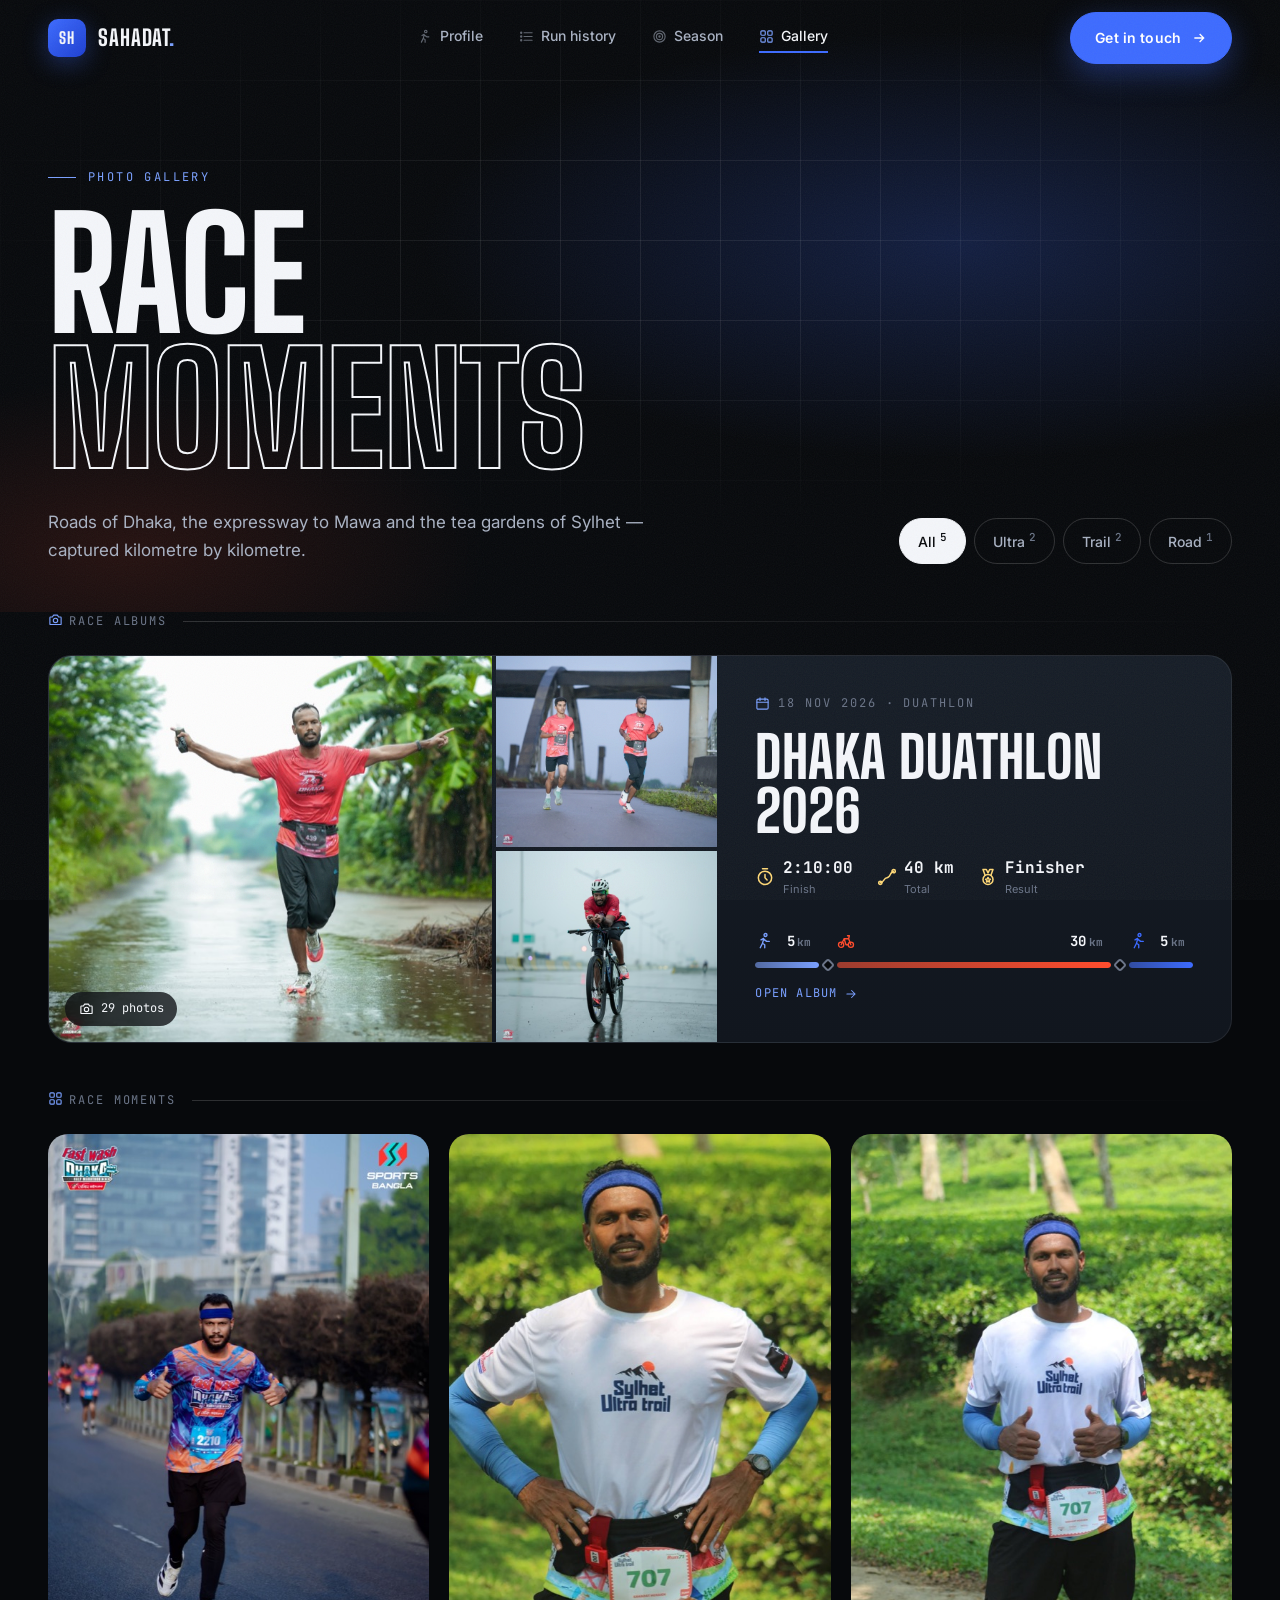
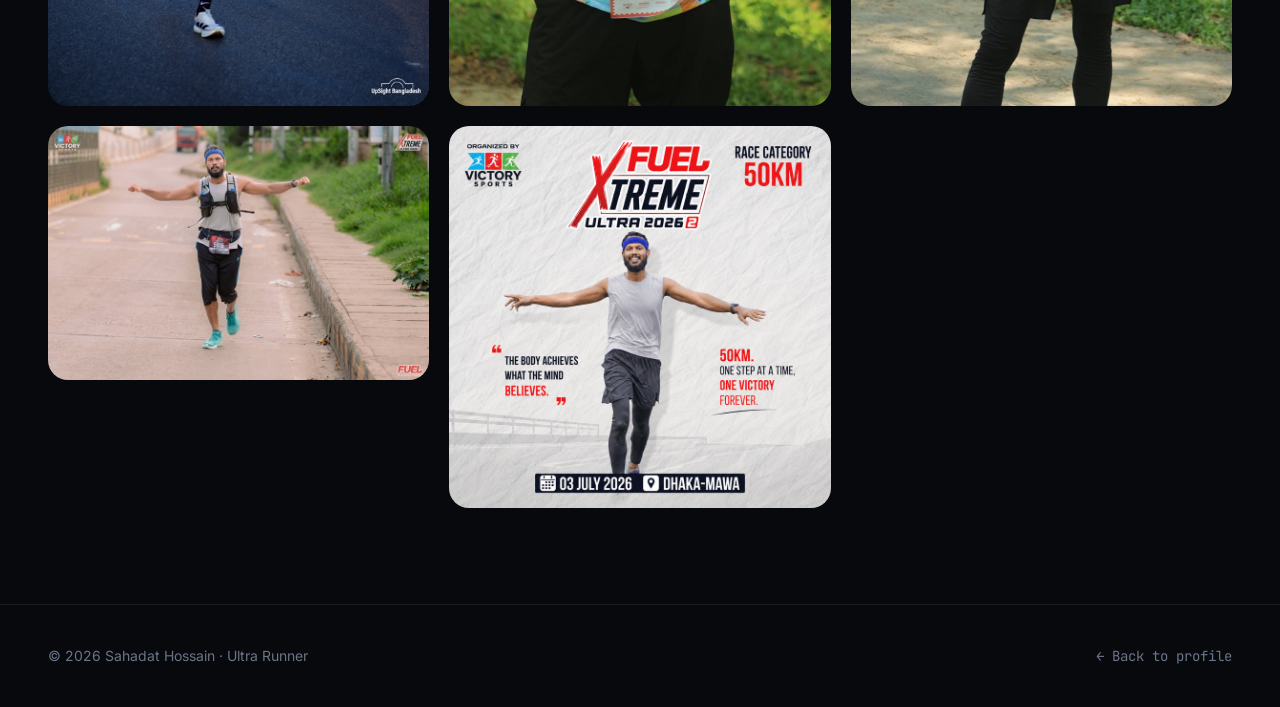
==== commit a8bdd14f: "Add race album feature with album.html and albums.json; implement album view logic in album-view.js;" ====
--- a/gallery.html
+++ b/gallery.html
@@ -54,7 +54,19 @@
       </div>
     </section>
 
+    <section class="container albums-section">
+      <div class="albums-head reveal">
+        <span class="label"><span data-icon="camera"></span>Race albums</span>
+        <span class="albums-head__line"></span>
+      </div>
+      <div class="albums" id="albums"></div>
+    </section>
+
     <section class="container">
+      <div class="albums-head reveal">
+        <span class="label"><span data-icon="grid"></span>Race moments</span>
+        <span class="albums-head__line"></span>
+      </div>
       <div class="masonry" id="masonry">
         <button class="shot reveal" data-cat="road"
                 data-full="assets/img/00001-1800.jpg"
--- a/style.css
+++ b/style.css
@@ -4425,6 +4425,891 @@
   #weekChart text { font-size: 15px; }
 }
 
+/* =========================================================
+   Race albums — legs bar, event highlight, album page
+   ========================================================= */
+@keyframes rainFall {
+  to { background-position: -60px 600px, -30px 400px; }
+}
+
+@keyframes kenBurns {
+  from { transform: scale(1.12) translate(1.5%, 1%); }
+  to { transform: scale(1) translate(0, 0); }
+}
+
+@keyframes legRider {
+  from { left: 0; }
+  to { left: 100%; }
+}
+
+.legs {
+  display: flex;
+  align-items: flex-end;
+  gap: 0;
+  margin-top: 1.25rem;
+}
+
+.legs__leg {
+  flex: var(--grow) 1 0;
+  min-width: 78px;
+}
+
+.legs__head {
+  display: flex;
+  align-items: center;
+  gap: 0.4rem;
+  margin-bottom: 0.6rem;
+  font-size: 0.8125rem;
+  color: var(--text-2);
+  white-space: nowrap;
+}
+
+.legs__head .ico {
+  width: 18px;
+  height: 18px;
+  color: var(--c);
+}
+
+.legs__head b {
+  margin-left: auto;
+  padding-right: 0.5rem;
+  font-family: var(--font-mono);
+  font-size: 0.875rem;
+  color: var(--text);
+}
+
+.legs__head small {
+  margin-left: 0.15rem;
+  font-size: 0.6875rem;
+  color: var(--text-3);
+}
+
+.legs__bar {
+  position: relative;
+  height: 10px;
+  border-radius: 99px;
+  background: rgba(255, 255, 255, 0.07);
+  overflow: hidden;
+}
+
+.legs__bar i {
+  position: absolute;
+  inset: 0;
+  border-radius: inherit;
+  background: linear-gradient(90deg, color-mix(in srgb, var(--c) 55%, transparent), var(--c));
+  box-shadow: 0 0 18px var(--c);
+  transform: scaleX(0);
+  transform-origin: left;
+  transition: transform 1.1s var(--ease) calc(var(--i) * 1s + 0.3s);
+}
+
+.is-visible .legs__bar i,
+.album-hero .legs__bar i {
+  transform: scaleX(1);
+}
+
+.legs__t {
+  flex: none;
+  align-self: flex-end;
+  width: 14px;
+  height: 14px;
+  margin: 0 6px -2px;
+  border-radius: 3px;
+  background: var(--bg);
+  border: 2px solid var(--text-3);
+  transform: rotate(45deg);
+}
+
+.legs--compact {
+  margin-top: 1rem;
+}
+
+.legs--compact .legs__leg {
+  min-width: 64px;
+}
+
+.legs--compact .legs__head {
+  font-size: 0.75rem;
+}
+
+.legs--compact .legs__head span {
+  display: none;
+}
+
+.legs--compact .legs__bar {
+  height: 6px;
+}
+
+.legs--compact .legs__t {
+  width: 10px;
+  height: 10px;
+  margin: 0 4px -2px;
+}
+
+.album-result__head {
+  display: flex;
+  justify-content: space-between;
+  align-items: center;
+  gap: 1rem;
+}
+
+.album-result__status {
+  display: inline-flex;
+  align-items: center;
+  gap: 0.4rem;
+  padding: 0.35rem 0.8rem;
+  border-radius: 999px;
+  background: rgba(255, 201, 77, 0.14);
+  border: 1px solid rgba(255, 201, 77, 0.45);
+  font-family: var(--font-mono);
+  font-size: 0.75rem;
+  font-weight: 600;
+  letter-spacing: 0.08em;
+  text-transform: uppercase;
+  color: #ffd977;
+}
+
+.album-result__status .ico {
+  width: 15px;
+  height: 15px;
+}
+
+.album-result__clock {
+  margin-top: 0.5rem;
+  font-family: var(--font-display);
+  font-size: clamp(4rem, 8vw, 6.5rem);
+  font-weight: 800;
+  line-height: 0.95;
+  font-variant-numeric: tabular-nums;
+  background: linear-gradient(180deg, #fff 30%, #ffd977);
+  -webkit-background-clip: text;
+  background-clip: text;
+  color: transparent;
+}
+
+.shot__stage {
+  position: absolute;
+  top: 0.875rem;
+  left: 0.875rem;
+  z-index: 2;
+  display: inline-flex;
+  align-items: center;
+  gap: 0.4rem;
+  padding: 0.3rem 0.65rem;
+  border-radius: 999px;
+  background: rgba(7, 9, 12, 0.7);
+  backdrop-filter: blur(8px);
+  -webkit-backdrop-filter: blur(8px);
+  font-family: var(--font-mono);
+  font-size: 0.6875rem;
+  font-weight: 600;
+  letter-spacing: 0.08em;
+  text-transform: uppercase;
+  color: #fff;
+}
+
+.shot__stage::before {
+  content: "";
+  width: 7px;
+  height: 7px;
+  border-radius: 50%;
+  background: var(--c);
+  box-shadow: 0 0 10px var(--c);
+}
+
+.masonry--album {
+  display: grid;
+  grid-template-columns: repeat(auto-fill, minmax(300px, 1fr));
+  grid-auto-rows: clamp(180px, 15vw, 230px);
+  grid-auto-flow: dense;
+  gap: 1.25rem;
+  columns: auto;
+}
+
+.masonry--album .shot {
+  margin: 0;
+  height: 100%;
+}
+
+.masonry--album .shot--tall {
+  grid-row: span 2;
+}
+
+.masonry--album .shot img {
+  height: 100%;
+  object-fit: cover;
+}
+
+/* Home: race highlight */
+.event {
+  display: grid;
+  grid-template-columns: 1.35fr 1fr;
+  gap: clamp(2rem, 4vw, 4rem);
+  align-items: center;
+}
+
+.event__collage {
+  display: grid;
+  grid-template-columns: repeat(3, 1fr);
+  grid-template-rows: repeat(3, clamp(120px, 12vw, 180px));
+  gap: 0.875rem;
+}
+
+.event__tile {
+  position: relative;
+  border-radius: 18px;
+  overflow: hidden;
+  background: var(--surface);
+}
+
+.event__tile > img {
+  clip-path: inset(0 0 100% 0);
+  transition: clip-path 1.1s var(--ease), transform 1.2s var(--ease);
+}
+
+.event__tile.is-visible > img {
+  clip-path: inset(0);
+}
+
+.event__tile:first-child {
+  grid-column: span 2;
+  grid-row: span 2;
+}
+
+.event__tile img {
+  width: 100%;
+  height: 100%;
+  object-fit: cover;
+}
+
+.event__tile:hover img {
+  transform: scale(1.07);
+}
+
+.event__tile:first-child img {
+  animation: kenBurns 14s ease-out both;
+}
+
+.event__tile:first-child::after,
+.album-hero__rain {
+  content: "";
+  position: absolute;
+  inset: 0;
+  pointer-events: none;
+  background-image:
+    repeating-linear-gradient(105deg, transparent 0 22px, rgba(255, 255, 255, 0.09) 22px 23px, transparent 23px 60px),
+    repeating-linear-gradient(100deg, transparent 0 40px, rgba(255, 255, 255, 0.06) 40px 41px, transparent 41px 90px);
+  background-size: 120px 300px, 180px 200px;
+  animation: rainFall 1.2s linear infinite;
+  mix-blend-mode: screen;
+  opacity: 0.6;
+}
+
+.event__more {
+  position: absolute;
+  inset: 0;
+  display: grid;
+  place-content: center;
+  text-align: center;
+  background: rgba(7, 9, 12, 0.62);
+  backdrop-filter: blur(3px);
+  -webkit-backdrop-filter: blur(3px);
+  transition: background 0.3s;
+}
+
+.event__more ~ .shot__stage,
+.event__tile:has(.event__more) .shot__stage {
+  display: none;
+}
+
+.event__tile:hover .event__more {
+  background: rgba(61, 107, 255, 0.55);
+}
+
+.event__more b {
+  font-family: var(--font-display);
+  font-size: 2.75rem;
+  line-height: 1;
+}
+
+.event__more small {
+  font-family: var(--font-mono);
+  font-size: 0.6875rem;
+  letter-spacing: 0.12em;
+  text-transform: uppercase;
+  color: rgba(255, 255, 255, 0.8);
+}
+
+.event__panel {
+  display: grid;
+  gap: 1.25rem;
+  justify-items: start;
+}
+
+.event__title {
+  margin: 0;
+}
+
+.event__panel .lead {
+  margin: 0;
+}
+
+.event__result {
+  width: 100%;
+  padding: 1.5rem;
+  border-radius: 22px;
+  border: 1px solid var(--line-strong);
+  background:
+    radial-gradient(80% 120% at 100% 0%, rgba(255, 201, 77, 0.12), transparent 60%),
+    linear-gradient(180deg, var(--surface-2), var(--surface));
+}
+
+.event__facts {
+  display: grid;
+  grid-template-columns: repeat(4, 1fr);
+  gap: 0.75rem;
+  width: 100%;
+  margin: 0;
+  padding: 0;
+  list-style: none;
+}
+
+.event__facts li {
+  display: flex;
+  align-items: center;
+  gap: 0.5rem;
+  min-width: 0;
+}
+
+.event__facts .ico {
+  flex: none;
+  width: 18px;
+  height: 18px;
+  color: var(--blue-2);
+}
+
+.event__facts span {
+  display: grid;
+  min-width: 0;
+}
+
+.event__facts b {
+  font-family: var(--font-mono);
+  font-size: 0.875rem;
+  white-space: nowrap;
+}
+
+.event__facts small {
+  font-size: 0.6875rem;
+  color: var(--text-3);
+}
+
+/* Album page hero */
+.album-hero {
+  position: relative;
+  min-height: min(100svh, 980px);
+  display: flex;
+  align-items: flex-end;
+  padding: 140px 0 3.5rem;
+  overflow: hidden;
+  isolation: isolate;
+}
+
+.album-hero__media {
+  position: absolute;
+  inset: 0;
+  z-index: -2;
+}
+
+.album-hero__media img {
+  width: 100%;
+  height: 100%;
+  object-fit: cover;
+  animation: kenBurns 18s ease-out both;
+}
+
+.album-hero__media::after {
+  content: "";
+  position: absolute;
+  inset: 0;
+  background:
+    linear-gradient(180deg, rgba(7, 9, 12, 0.75) 0%, rgba(7, 9, 12, 0.1) 30%, rgba(7, 9, 12, 0.55) 60%, var(--bg) 100%),
+    linear-gradient(90deg, rgba(7, 9, 12, 0.7), transparent 60%);
+}
+
+.album-hero__rain {
+  z-index: -1;
+}
+
+.album-hero__inner {
+  position: relative;
+  width: 100%;
+}
+
+.album-hero__top {
+  position: absolute;
+  top: 100px;
+  left: 0;
+  right: 0;
+}
+
+.album-hero__grid {
+  display: grid;
+  grid-template-columns: 1.2fr 1fr;
+  gap: 2.5rem;
+  align-items: end;
+}
+
+.album-hero__title {
+  margin-top: 1rem;
+  font-size: clamp(3.5rem, 9vw, 8.5rem);
+  text-shadow: 0 10px 40px rgba(0, 0, 0, 0.5);
+}
+
+.album-hero__chips {
+  display: flex;
+  flex-wrap: wrap;
+  gap: 0.5rem;
+  margin-top: 1.5rem;
+}
+
+.album-chip {
+  display: inline-flex;
+  align-items: center;
+  gap: 0.45rem;
+  padding: 0.5rem 0.9rem;
+  border-radius: 999px;
+  border: 1px solid var(--line-strong);
+  background: rgba(7, 9, 12, 0.55);
+  backdrop-filter: blur(10px);
+  -webkit-backdrop-filter: blur(10px);
+  font-size: 0.8125rem;
+  color: var(--text-2);
+}
+
+.album-chip .ico {
+  width: 16px;
+  height: 16px;
+  color: var(--blue-2);
+}
+
+.album-result {
+  padding: 1.75rem;
+  border-radius: 24px;
+  border: 1px solid var(--line-strong);
+  background: rgba(13, 17, 23, 0.72);
+  backdrop-filter: blur(18px);
+  -webkit-backdrop-filter: blur(18px);
+  box-shadow: 0 30px 80px rgba(0, 0, 0, 0.45);
+  animation: rise 1s var(--ease) 0.5s both;
+}
+
+.album-result .album-result__clock {
+  font-size: clamp(4rem, 7vw, 6rem);
+}
+
+/* Stage cards */
+.stage-cards {
+  display: grid;
+  grid-template-columns: repeat(5, 1fr);
+  gap: 1rem;
+  margin-bottom: 1.25rem;
+}
+
+.stage-card {
+  position: relative;
+  display: flex;
+  align-items: flex-end;
+  min-height: 260px;
+  padding: 0;
+  border: 1px solid var(--line);
+  border-radius: 20px;
+  overflow: hidden;
+  background: var(--surface);
+  text-align: left;
+  transition: transform 0.5s var(--ease), border-color 0.3s, opacity 0.8s var(--ease);
+}
+
+.stage-card img {
+  position: absolute;
+  inset: 0;
+  width: 100%;
+  height: 100%;
+  object-fit: cover;
+  filter: saturate(0.7) brightness(0.75);
+  transition: transform 1s var(--ease), filter 0.5s;
+}
+
+.stage-card::after {
+  content: "";
+  position: absolute;
+  inset: 0;
+  background: linear-gradient(180deg, transparent 30%, rgba(7, 9, 12, 0.95));
+}
+
+.stage-card:hover {
+  border-color: var(--c);
+  transform: translateY(-6px);
+}
+
+.stage-card:hover img {
+  transform: scale(1.08);
+  filter: saturate(1) brightness(0.9);
+}
+
+.stage-card__step {
+  position: absolute;
+  top: 0.9rem;
+  right: 1rem;
+  z-index: 1;
+  font-family: var(--font-display);
+  font-size: 2.5rem;
+  font-weight: 800;
+  line-height: 1;
+  color: transparent;
+  -webkit-text-stroke: 1px rgba(255, 255, 255, 0.7);
+}
+
+.stage-card__body {
+  position: relative;
+  z-index: 1;
+  display: grid;
+  gap: 0.3rem;
+  width: 100%;
+  padding: 1.1rem 1.1rem 1.25rem;
+}
+
+.stage-card::before {
+  content: "";
+  position: absolute;
+  left: 0;
+  right: 0;
+  bottom: 0;
+  z-index: 2;
+  height: 4px;
+  background: var(--c);
+  box-shadow: 0 0 16px var(--c);
+}
+
+.stage-card__icon {
+  display: grid;
+  place-items: center;
+  width: 36px;
+  height: 36px;
+  margin-bottom: 0.25rem;
+  border-radius: 10px;
+  background: color-mix(in srgb, var(--c) 22%, transparent);
+  color: var(--c);
+}
+
+.stage-card__icon .ico {
+  width: 19px;
+  height: 19px;
+}
+
+.stage-card strong {
+  font-family: var(--font-display);
+  font-size: 1.75rem;
+  font-weight: 800;
+  line-height: 1;
+  text-transform: uppercase;
+}
+
+.stage-card small {
+  font-family: var(--font-mono);
+  font-size: 0.6875rem;
+  color: var(--text-2);
+}
+
+/* Morning timeline */
+.morning {
+  margin-top: 1.5rem;
+}
+
+.morning__plot {
+  position: relative;
+  height: 210px;
+  margin: 0 22px;
+}
+
+.morning__band {
+  position: absolute;
+  left: var(--a);
+  bottom: 0;
+  width: var(--w);
+  min-width: 26px;
+  height: 100%;
+  margin-left: -13px;
+  padding: 0 13px;
+  box-sizing: content-box;
+  border-radius: 12px 12px 0 0;
+  background: linear-gradient(180deg, transparent, color-mix(in srgb, var(--c) 16%, transparent));
+  border-bottom: 3px solid var(--c);
+}
+
+.morning__band em {
+  position: absolute;
+  top: 0.5rem;
+  left: 50%;
+  transform: translateX(-50%);
+  font-family: var(--font-mono);
+  font-size: 0.625rem;
+  font-style: normal;
+  letter-spacing: 0.12em;
+  text-transform: uppercase;
+  color: var(--c);
+  white-space: nowrap;
+}
+
+.morning__axis {
+  position: absolute;
+  left: 0;
+  right: 0;
+  bottom: -1px;
+  height: 1px;
+  background: var(--line-strong);
+}
+
+.morning__dot {
+  position: absolute;
+  left: var(--x);
+  bottom: calc(14px + var(--y) * 32px);
+  z-index: 1;
+  width: 28px;
+  height: 28px;
+  margin-left: -14px;
+  padding: 0;
+  border: 2px solid var(--c);
+  border-radius: 50%;
+  overflow: hidden;
+  background: var(--bg);
+  opacity: 0;
+  transform: translateY(16px) scale(0.4);
+  transition: transform 0.6s var(--ease) var(--d), opacity 0.4s var(--d), box-shadow 0.3s;
+}
+
+.is-visible .morning__dot {
+  opacity: 1;
+  transform: none;
+}
+
+.morning__dot img {
+  width: 100%;
+  height: 100%;
+  object-fit: cover;
+}
+
+.morning__dot:hover {
+  z-index: 2;
+  box-shadow: 0 0 0 4px color-mix(in srgb, var(--c) 35%, transparent);
+  transform: scale(2.2) !important;
+  transition-delay: 0s;
+}
+
+.morning__ticks {
+  position: relative;
+  height: 28px;
+  margin: 0 22px;
+}
+
+.morning__ticks span {
+  position: absolute;
+  left: var(--x);
+  top: 10px;
+  transform: translateX(-50%);
+  font-family: var(--font-mono);
+  font-size: 0.6875rem;
+  color: var(--text-3);
+}
+
+/* Gallery page: album cards */
+.albums-section {
+  padding-bottom: 3rem;
+}
+
+.albums-head {
+  display: flex;
+  align-items: center;
+  gap: 1rem;
+  margin-bottom: 1.5rem;
+}
+
+.albums-head .label [data-icon] {
+  margin-right: 0.5em;
+}
+
+.albums-head__line {
+  flex: 1;
+  height: 1px;
+  background: linear-gradient(90deg, var(--line-strong), transparent);
+}
+
+.albums {
+  display: grid;
+  gap: 1.25rem;
+}
+
+.album-card {
+  display: grid;
+  grid-template-columns: 1.3fr 1fr;
+  border-radius: 24px;
+  border: 1px solid var(--line);
+  background: linear-gradient(180deg, var(--surface-2), var(--surface));
+  overflow: hidden;
+  transition: border-color 0.3s, transform 0.5s var(--ease), opacity 0.8s var(--ease);
+}
+
+.album-card:hover {
+  border-color: rgba(255, 201, 77, 0.5);
+}
+
+.album-card__media {
+  position: relative;
+  display: grid;
+  grid-template-columns: 2fr 1fr;
+  grid-template-rows: 1fr 1fr;
+  gap: 4px;
+  min-height: 340px;
+}
+
+.album-card__media img {
+  width: 100%;
+  height: 100%;
+  object-fit: cover;
+  transition: transform 1s var(--ease);
+}
+
+.album-card__media img:first-child {
+  grid-row: span 2;
+}
+
+.album-card:hover .album-card__media img {
+  transform: scale(1.05);
+}
+
+.album-card__count {
+  position: absolute;
+  left: 1rem;
+  bottom: 1rem;
+  display: inline-flex;
+  align-items: center;
+  gap: 0.45rem;
+  padding: 0.45rem 0.85rem;
+  border-radius: 999px;
+  background: rgba(7, 9, 12, 0.75);
+  backdrop-filter: blur(8px);
+  -webkit-backdrop-filter: blur(8px);
+  font-family: var(--font-mono);
+  font-size: 0.75rem;
+}
+
+.album-card__count .ico {
+  width: 15px;
+  height: 15px;
+}
+
+.album-card__body {
+  display: grid;
+  align-content: center;
+  gap: 1rem;
+  padding: clamp(1.5rem, 3vw, 2.5rem);
+}
+
+.album-card__body > .label {
+  display: inline-flex;
+  align-items: center;
+  gap: 0.5rem;
+}
+
+.album-card__body > .label .ico {
+  width: 15px;
+  height: 15px;
+  color: var(--blue-2);
+}
+
+.album-card__title {
+  margin: 0;
+  font-family: var(--font-display);
+  font-size: clamp(2.5rem, 4.5vw, 4rem);
+  font-weight: 800;
+  line-height: 0.95;
+  text-transform: uppercase;
+}
+
+.album-card__result {
+  display: flex;
+  flex-wrap: wrap;
+  gap: 1.5rem;
+}
+
+.album-card__result span {
+  display: grid;
+  grid-template-columns: auto auto;
+  column-gap: 0.45rem;
+  align-items: center;
+}
+
+.album-card__result .ico {
+  grid-row: span 2;
+  width: 20px;
+  height: 20px;
+  color: #ffd977;
+}
+
+.album-card__result b {
+  font-family: var(--font-mono);
+  font-size: 1rem;
+}
+
+.album-card__result small {
+  font-size: 0.6875rem;
+  color: var(--text-3);
+}
+
+@media (max-width: 1100px) {
+  .event { grid-template-columns: 1fr; }
+  .stage-cards { grid-template-columns: repeat(3, 1fr); }
+  .album-hero__grid { grid-template-columns: 1fr; }
+  .album-result { max-width: 560px; }
+}
+
+@media (max-width: 900px) {
+  .album-card { grid-template-columns: 1fr; }
+  .album-card__media { min-height: 260px; }
+}
+
+@media (max-width: 640px) {
+  .event__collage { grid-template-rows: 130px 130px 100px; gap: 0.5rem; }
+  .masonry--album { grid-template-columns: 1fr 1fr; grid-auto-rows: 130px; gap: 0.625rem; }
+  .masonry--album .shot__stage { top: 0.5rem; left: 0.5rem; padding: 0.2rem 0.5rem; font-size: 0.5625rem; }
+  .event__facts { grid-template-columns: repeat(2, 1fr); }
+  .event__result { padding: 1.15rem; }
+  .album-hero { padding-top: 160px; min-height: 0; }
+  .album-hero__top { top: 88px; }
+  .album-result { padding: 1.25rem; }
+  .stage-cards {
+    grid-template-columns: none;
+    grid-auto-flow: column;
+    grid-auto-columns: 62%;
+    overflow-x: auto;
+    scroll-snap-type: x mandatory;
+    margin: 0 calc(var(--gutter) * -1) 1.25rem;
+    padding: 0 var(--gutter) 0.5rem;
+    scrollbar-width: none;
+  }
+  .stage-card { min-height: 220px; scroll-snap-align: start; }
+  .morning { overflow-x: auto; }
+  .morning__plot, .morning__ticks { min-width: 560px; }
+  .legs__head span { display: none; }
+  .legs__leg { min-width: 58px; }
+}
+
+@media (prefers-reduced-motion: reduce) {
+  .event__tile > img { clip-path: none; }
+  .morning__dot { opacity: 1; transform: none; }
+  .legs__bar i { transform: none; }
+}
+
 @media (prefers-reduced-motion: reduce) {
   .spoke,
   .rose-wedge,
